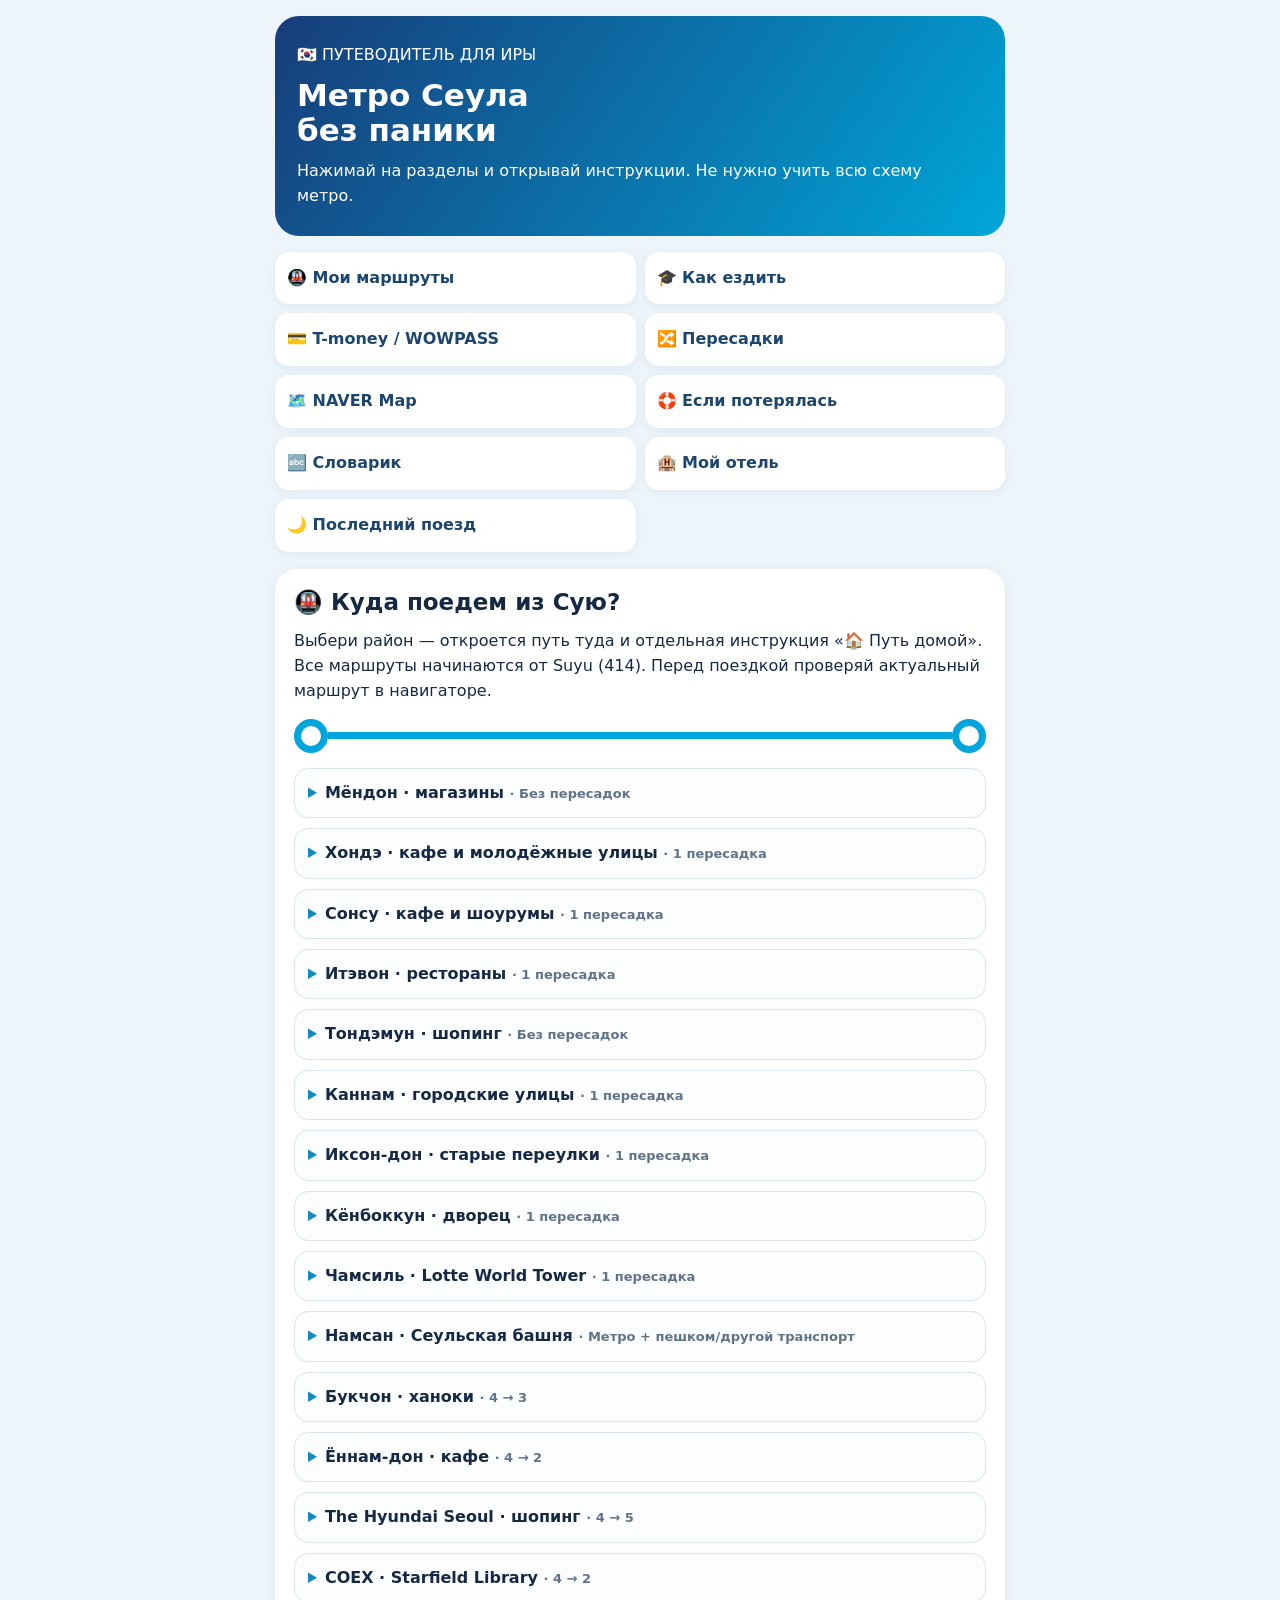
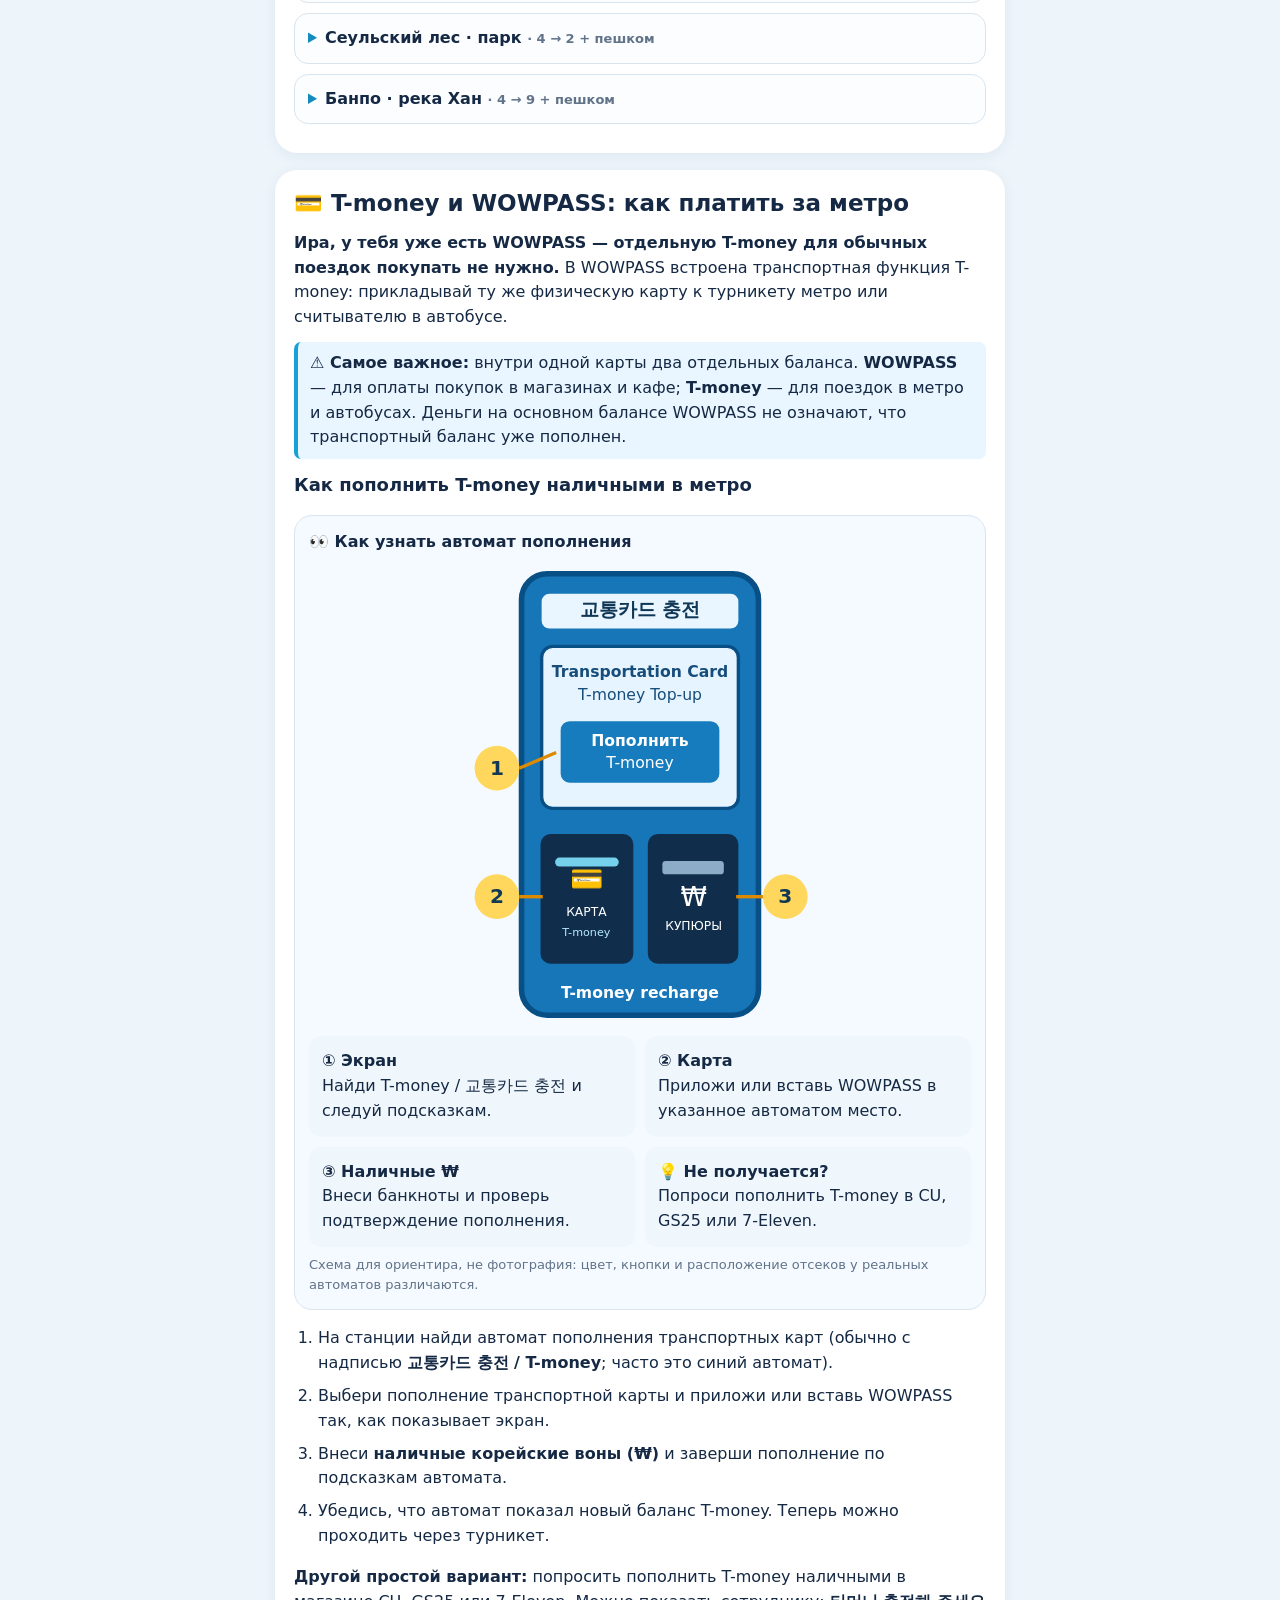
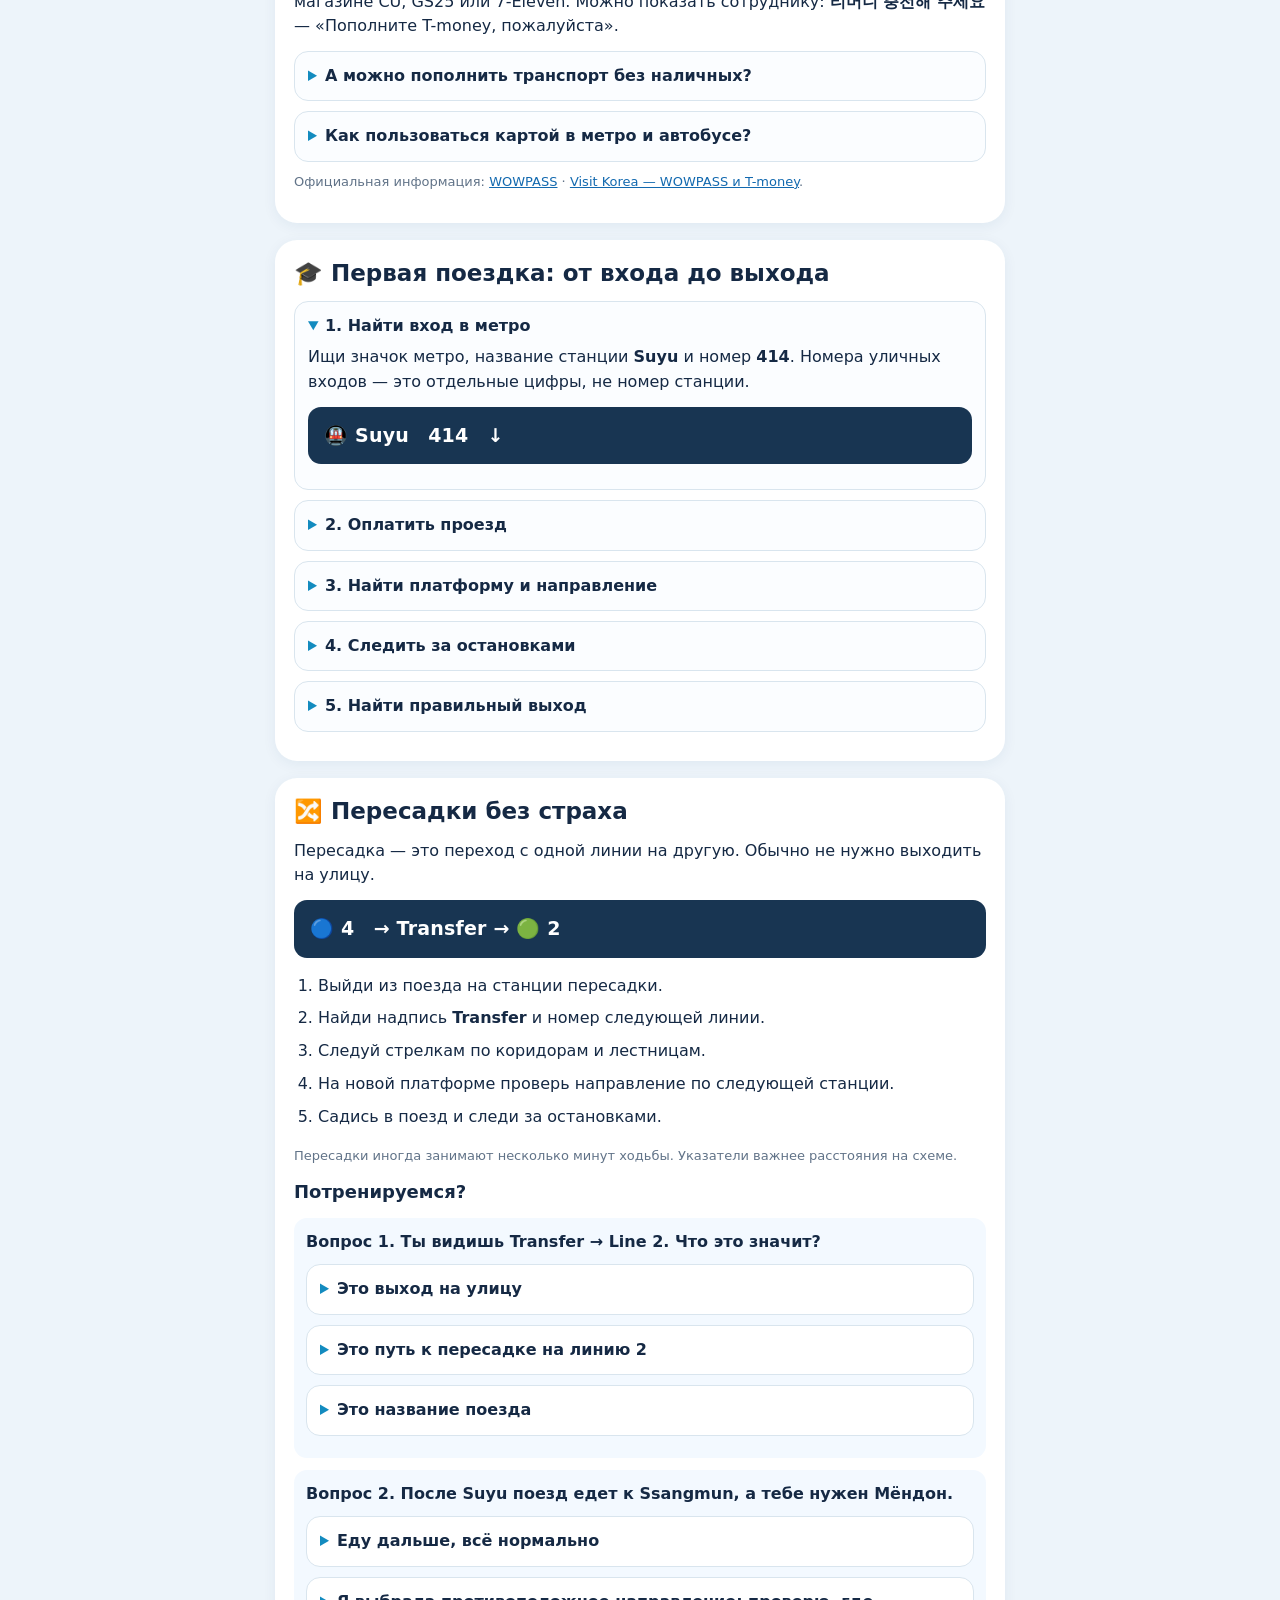
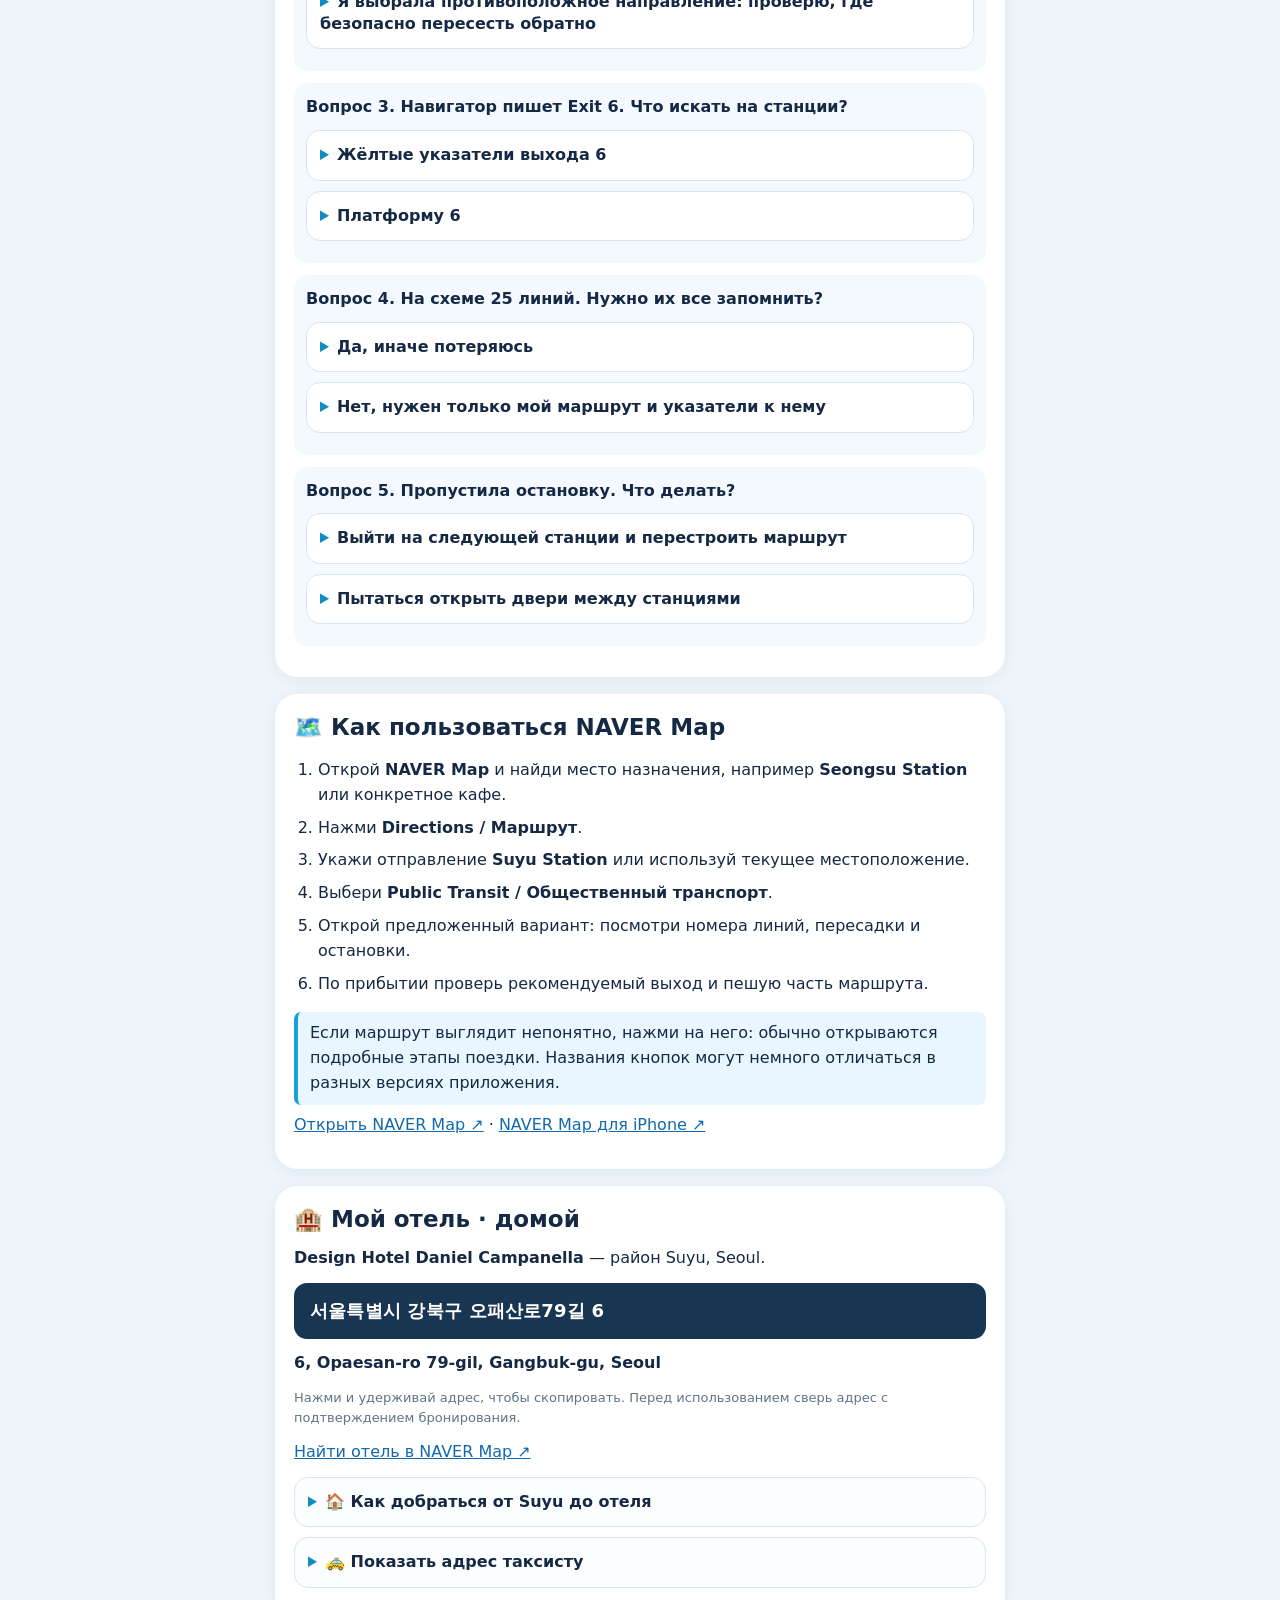
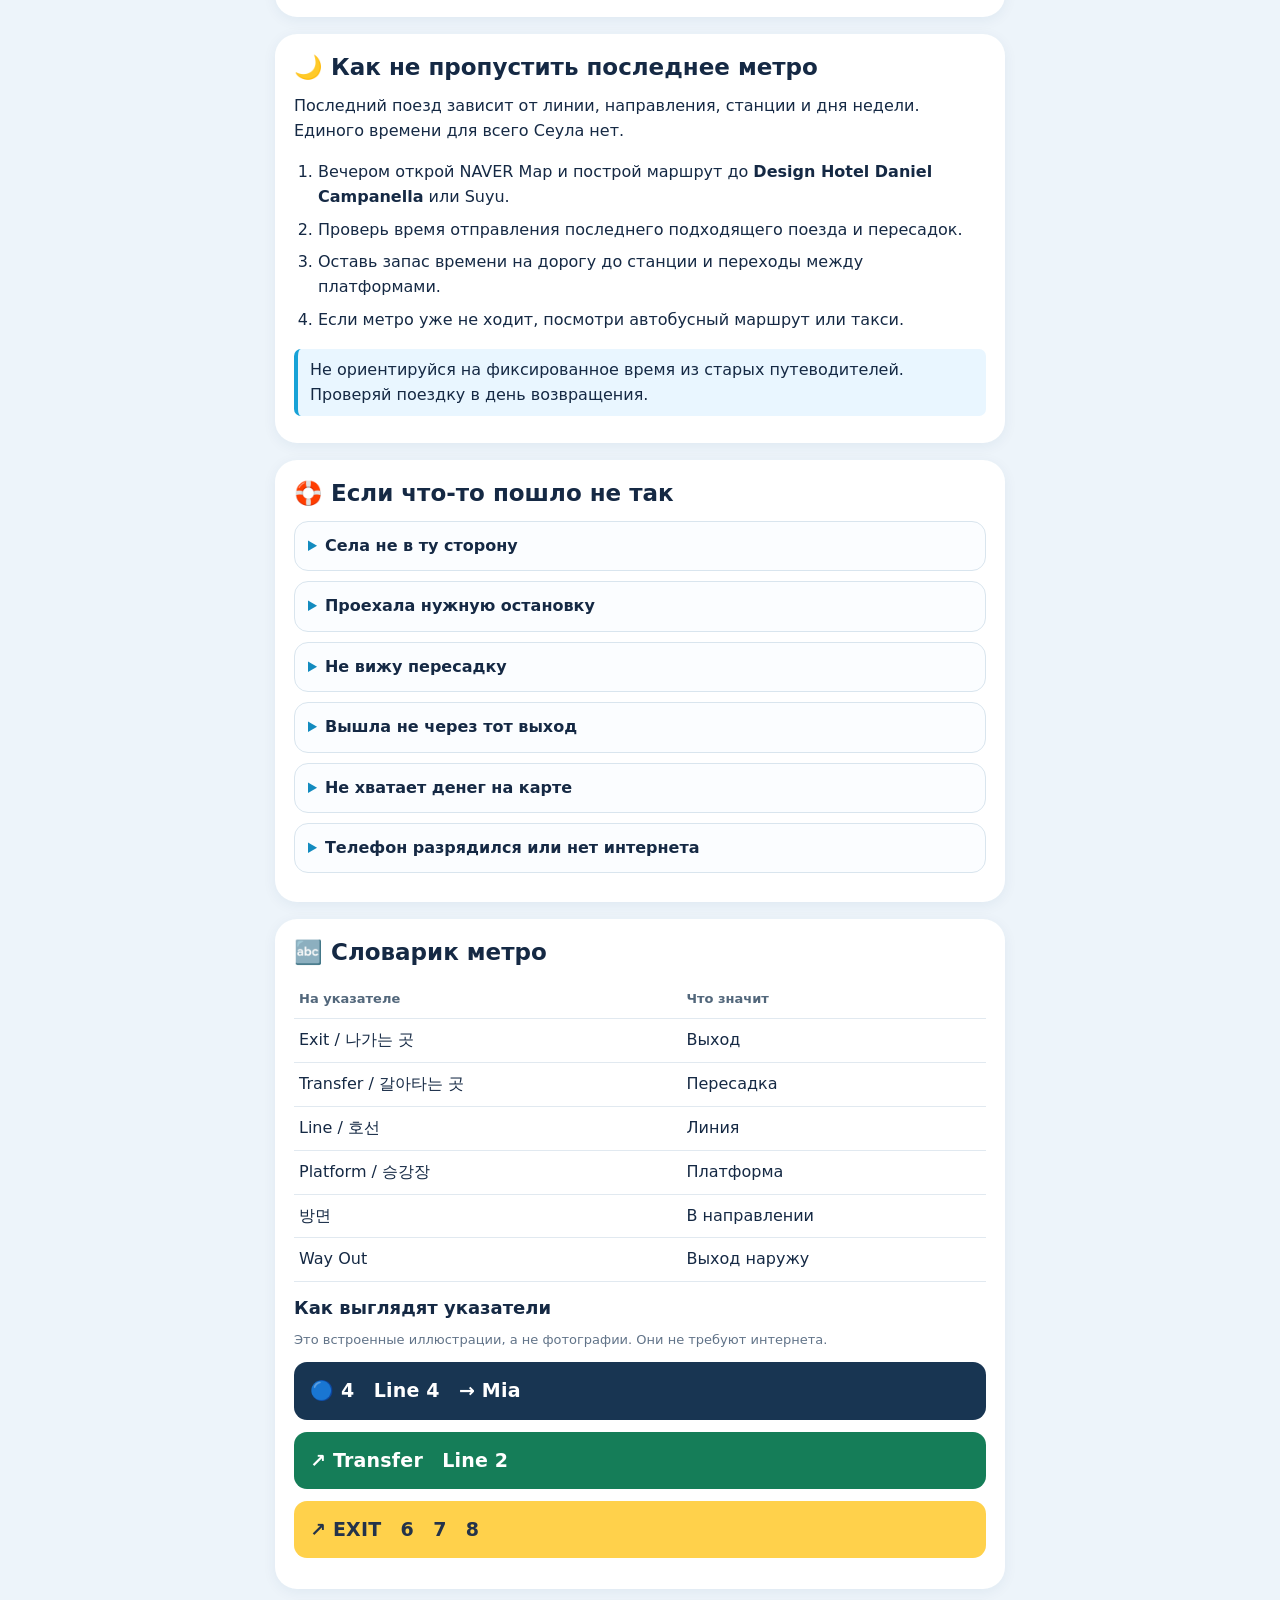
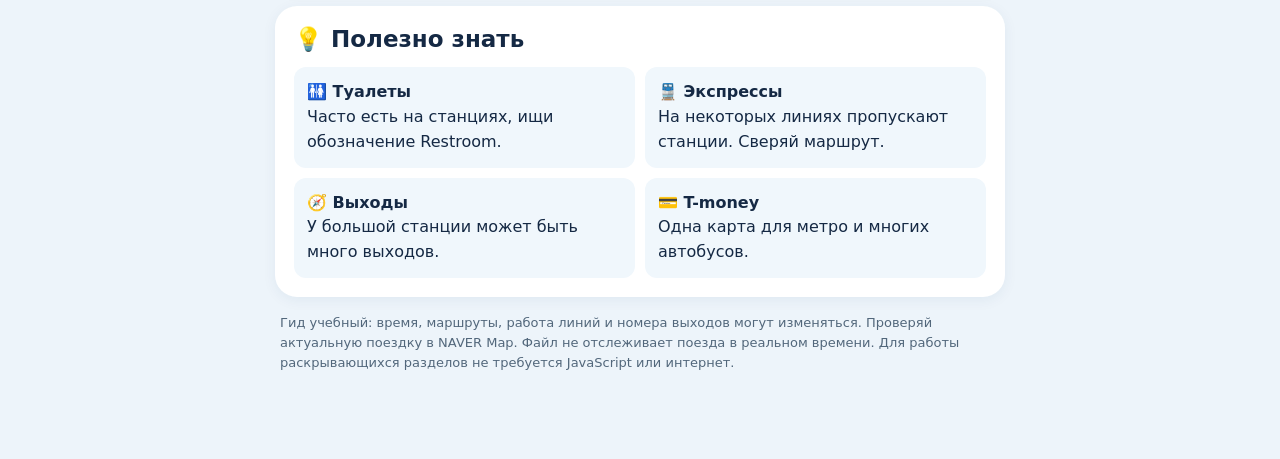
==== index.html @ 97289079 "Prepare exact WOWPASS infographic with fallback until image uploaded" ====
<!DOCTYPE html>
<html lang="ru"><head><meta charset="utf-8"/><meta content="width=device-width,initial-scale=1" name="viewport"/><title>Метро Сеула без паники — гид для Иры</title><style>*{box-sizing:border-box}html{scroll-behavior:smooth}body{margin:0;background:#edf4fa;color:#152944;font:16px/1.55 -apple-system,BlinkMacSystemFont,system-ui,sans-serif}.wrap{max-width:760px;margin:auto;padding:16px 15px 70px}.hero{background:linear-gradient(125deg,#173d7a,#00a6d8);color:white;border-radius:24px;padding:27px 22px;margin-bottom:16px}.hero h1{font-size:31px;line-height:1.15;margin:10px 0}.hero p{margin-bottom:0}.nav{display:grid;grid-template-columns:1fr 1fr;gap:9px}.nav a{background:white;color:#1d466e;text-decoration:none;padding:14px 12px;border-radius:14px;font-weight:700;box-shadow:0 2px 10px #123d7610}.section{background:white;padding:19px;border-radius:22px;margin-top:17px;box-shadow:0 3px 14px #123d7610}h2{font-size:23px;line-height:1.25;margin:0 0 13px}h3{font-size:18px;margin:12px 0 5px}p{margin:8px 0 12px}details{border:1px solid #d9e5ee;border-radius:14px;margin:10px 0;padding:13px;background:#fbfdff}summary{font-weight:750;cursor:pointer;line-height:1.4}summary::marker{color:#138bbf}.small{font-size:13px;color:#617388}.step{padding:12px 0;border-bottom:1px solid #e3edf4}.step:last-child{border:0}.hint{padding:9px 12px;background:#e9f6ff;border-left:4px solid #17a2d7;border-radius:7px;margin:8px 0}.line{display:inline-block;color:white;border-radius:7px;padding:4px 11px;font-weight:750;margin:5px 4px 5px 0}.sign{background:#183552;color:white;border-radius:13px;padding:14px 16px;margin:12px 0;font-size:19px;font-weight:750;letter-spacing:.2px}.sign.yellow{background:#ffd14b;color:#24334a}.sign.green{background:#157d58}.rail{display:flex;align-items:center;gap:0;margin:15px 0}.rail span{width:34px;height:34px;border:7px solid #00a5de;border-radius:50%;background:white;flex-shrink:0}.rail i{height:7px;background:#00a5de;flex:1}.grid{display:grid;grid-template-columns:repeat(2,minmax(0,1fr));gap:10px}.tile{padding:13px;background:#f0f7fc;border-radius:12px}.tile b{display:block}.quiz{background:#f3f9ff;border-radius:13px;padding:12px;margin:12px 0}.quiz details{background:white}.correct{background:#e3f6e9;border-radius:9px;padding:10px;margin:9px 0}.wrong{background:#fff1e8;border-radius:9px;padding:10px;margin:9px 0}a{color:#1269af}ol{padding-left:24px}li{margin:8px 0}.footer{font-size:13px;color:#52677b;padding:16px 5px}table{border-collapse:collapse;width:100%}td,th{text-align:left;border-bottom:1px solid #e1e9f0;padding:9px 5px;vertical-align:top}th{color:#52677b;font-size:13px}</style></head><body><main class="wrap"><header class="hero"><div>🇰🇷 ПУТЕВОДИТЕЛЬ ДЛЯ ИРЫ</div><h1>Метро Сеула<br/>без паники</h1><p>Нажимай на разделы и открывай инструкции. Не нужно учить всю схему метро.</p></header>
<nav class="nav"><a href="#routes">🚇 Мои маршруты</a><a href="#basics">🎓 Как ездить</a><a href="#tmoney">💳 T-money / WOWPASS</a><a href="#transfer">🔀 Пересадки</a><a href="#map">🗺️ NAVER Map</a><a href="#help">🛟 Если потерялась</a><a href="#words">🔤 Словарик</a><a href="#hotel">🏨 Мой отель</a><a href="#lasttrain">🌙 Последний поезд</a></nav>
<section class="section" id="routes"><h2>🚇 Куда поедем из Сую?</h2><p>Выбери район — откроется путь туда и отдельная инструкция «🏠 Путь домой». Все маршруты начинаются от Suyu (414). Перед поездкой проверяй актуальный маршрут в навигаторе.</p><div class="rail"><span></span><i></i><span></span></div><details><summary>Мёндон · магазины <span class="small">· Без пересадок</span></summary><p><b>Suyu 414 → Myeongdong 424</b></p><span class="line" style="background:#00A5DE">Line 4</span><div class="step"><b>1. Найди Suyu</b><p>Зайди на станцию Suyu (414) и следуй к Line 4.</p><div class="hint">💡 Голубая линия — номер 4.</div></div><div class="step"><b>2. Проверь направление</b><p>Нужен поезд в сторону Mia (415), не Ssangmun (413).</p><div class="hint">💡 Mia — следующая станция по пути в центр.</div></div><div class="step"><b>3. Проедь 10 остановок</b><p>Оставайся в поезде до Myeongdong (424).</p><div class="hint">💡 Пересадок нет.</div></div><div class="step"><b>4. Найди нужный выход</b><p>На Myeongdong выбери выход по адресу магазина или кафе в NAVER Map.</p><div class="hint">💡 У станции несколько выходов.</div></div><details><summary>🏠 Путь домой: Myeongdong 424 → Suyu</summary><p>Линия 4 в сторону Chungmuro (423) → Dongdaemun → Suyu (414).</p><div class="hint">Без пересадок. Проверь актуальное направление и выход в NAVER Map.</div></details></details><details><summary>Хондэ · кафе и молодёжные улицы <span class="small">· 1 пересадка</span></summary><p><b>Suyu 414 → Hongik Univ. 239</b></p><span class="line" style="background:#00A5DE">Line 4</span><span class="line" style="background:#00A84D">Line 2</span><div class="step"><b>1. Найди станцию Suyu</b><p>Зайди на Suyu (414) и найди голубую линию 4.</p><div class="hint">💡 Входы обозначены знаком метро.</div></div><div class="step"><b>2. Выбери направление</b><p>Садись в сторону Mia (415), а не Ssangmun (413).</p><div class="hint">💡 Номер следующей станции помогает проверить направление.</div></div><div class="step"><b>3. Доедь до Dongdaemun History &amp; Culture Park</b><p>Выйди на станции 422 (8 остановок).</p><div class="hint">💡 Здесь переход на зелёную линию 2.</div></div><div class="step"><b>4. Перейди на линию 2</b><p>Следуй указателям Transfer → Line 2.</p><div class="hint">💡 Не выходи через турникеты на улицу.</div></div><div class="step"><b>5. Направление на линии 2</b><p>Едь в сторону Euljiro 4-ga (204) → Euljiro 3-ga (203), далее через City Hall к Hongik Univ. (239).</p><div class="hint">💡 До Hongik Univ. от пересадки 11 остановок.</div></div><div class="step"><b>6. Последний участок пути</b><p>Выйди на Hongik Univ. (239), затем иди к нужной улице Хондэ.</p><div class="hint">💡 Проверь в NAVER Map номер выхода и пеший маршрут до конкретного места.</div></div><details><summary>🏠 Путь домой: Hongik Univ. 239 → Suyu</summary><p>Линия 2 в сторону Sinchon (240) → City Hall → Euljiro 4-ga → Dongdaemun History &amp; Culture Park (205). Пересадка на линию 4 в сторону Dongdaemun (421) → Suyu (414).</p><div class="hint">1 пересадка. Проверь актуальное направление и выход в NAVER Map.</div></details></details><details><summary>Сонсу · кафе и шоурумы <span class="small">· 1 пересадка</span></summary><p><b>Suyu 414 → Seongsu 211</b></p><span class="line" style="background:#00A5DE">Line 4</span><span class="line" style="background:#00A84D">Line 2</span><div class="step"><b>1. Найди станцию Suyu</b><p>Зайди на Suyu (414) и найди голубую линию 4.</p><div class="hint">💡 Входы обозначены знаком метро.</div></div><div class="step"><b>2. Выбери направление</b><p>Садись в сторону Mia (415), а не Ssangmun (413).</p><div class="hint">💡 Номер следующей станции помогает проверить направление.</div></div><div class="step"><b>3. Доедь до Dongdaemun History &amp; Culture Park</b><p>Выйди на станции 422 (8 остановок).</p><div class="hint">💡 Переход на зелёную линию 2.</div></div><div class="step"><b>4. Перейди на линию 2</b><p>Следуй Transfer → Line 2.</p><div class="hint">💡 Ищи направление в сторону Sindang (206).</div></div><div class="step"><b>5. Едь до Seongsu</b><p>Поезд идёт через Sindang → Sangwangsimni → Wangsimni → Hanyang Univ. → Ttukseom → Seongsu (211).</p><div class="hint">💡 От пересадки 6 остановок.</div></div><div class="step"><b>6. Последний участок пути</b><p>Выйди на Seongsu (211), затем пройди к нужному кафе.</p><div class="hint">💡 Проверь в NAVER Map номер выхода и пеший маршрут до конкретного места.</div></div><details><summary>🏠 Путь домой: Seongsu 211 → Suyu</summary><p>Линия 2 в сторону Ttukseom (210) → Wangsimni → Sindang → Dongdaemun History &amp; Culture Park (205). Пересадка на линию 4 в сторону Dongdaemun (421) → Suyu (414).</p><div class="hint">1 пересадка. Проверь актуальное направление и выход в NAVER Map.</div></details></details><details><summary>Итэвон · рестораны <span class="small">· 1 пересадка</span></summary><p><b>Suyu 414 → Itaewon 630</b></p><span class="line" style="background:#00A5DE">Line 4</span><span class="line" style="background:#CD7C2F">Line 6</span><div class="step"><b>1. Найди станцию Suyu</b><p>Зайди на Suyu (414) и найди голубую линию 4.</p><div class="hint">💡 Входы обозначены знаком метро.</div></div><div class="step"><b>2. Выбери направление</b><p>Садись в сторону Mia (415), а не Ssangmun (413).</p><div class="hint">💡 Номер следующей станции помогает проверить направление.</div></div><div class="step"><b>3. Доедь до Samgakji</b><p>Оставайся на линии 4 до Samgakji (428).</p><div class="hint">💡 Это 14 остановок от Suyu.</div></div><div class="step"><b>4. Перейди на линию 6</b><p>Ищи Transfer → Line 6 (коричневая линия).</p><div class="hint">💡 Пересадка внутри станции.</div></div><div class="step"><b>5. Проедь до Itaewon</b><p>Едь в сторону Noksapyeong (629), затем Itaewon (630).</p><div class="hint">💡 Две остановки после пересадки.</div></div><div class="step"><b>6. Последний участок пути</b><p>Выйди на Itaewon (630), дальше следуй к ресторану или улице.</p><div class="hint">💡 Проверь в NAVER Map номер выхода и пеший маршрут до конкретного места.</div></div><details><summary>🏠 Путь домой: Itaewon 630 → Suyu</summary><p>Линия 6 в сторону Noksapyeong (629) → Samgakji (628). Пересадка на линию 4 в сторону Sookmyung Women's Univ. (427) → Suyu (414).</p><div class="hint">1 пересадка. Проверь актуальное направление и выход в NAVER Map.</div></details></details><details><summary>Тондэмун · шопинг <span class="small">· Без пересадок</span></summary><p><b>Suyu 414 → Dongdaemun 421</b></p><span class="line" style="background:#00A5DE">Line 4</span><div class="step"><b>1. Найди станцию Suyu</b><p>Зайди на Suyu (414) и найди голубую линию 4.</p><div class="hint">💡 Входы обозначены знаком метро.</div></div><div class="step"><b>2. Выбери направление</b><p>Садись в сторону Mia (415), а не Ssangmun (413).</p><div class="hint">💡 Номер следующей станции помогает проверить направление.</div></div><div class="step"><b>3. Едь до Dongdaemun</b><p>Оставайся на линии 4 до Dongdaemun (421).</p><div class="hint">💡 7 остановок, пересадок нет.</div></div><div class="step"><b>4. Последний участок пути</b><p>Выйди на Dongdaemun (421), к рынкам или торговым центрам иди по карте. Для DDP удобнее станция Dongdaemun History &amp; Culture Park (422).</p><div class="hint">💡 Проверь в NAVER Map номер выхода и пеший маршрут до конкретного места.</div></div><details><summary>🏠 Путь домой: Dongdaemun 421 → Suyu</summary><p>Линия 4 в сторону Hyehwa (420) → Suyu (414).</p><div class="hint">Без пересадок. Проверь актуальное направление и выход в NAVER Map.</div></details></details><details><summary>Каннам · городские улицы <span class="small">· 1 пересадка</span></summary><p><b>Suyu 414 → Gangnam 222</b></p><span class="line" style="background:#00A5DE">Line 4</span><span class="line" style="background:#00A84D">Line 2</span><div class="hint">⚠️ COEX находится у станции Samseong (219), а не у Gangnam (222). Это разные точки назначения.</div><div class="step"><b>1. Найди станцию Suyu</b><p>Зайди на Suyu (414) и найди голубую линию 4.</p><div class="hint">💡 Входы обозначены знаком метро.</div></div><div class="step"><b>2. Выбери направление</b><p>Садись в сторону Mia (415), а не Ssangmun (413).</p><div class="hint">💡 Номер следующей станции помогает проверить направление.</div></div><div class="step"><b>3. Доедь до Sadang</b><p>Оставайся на линии 4 до Sadang (433).</p><div class="hint">💡 19 остановок от Suyu.</div></div><div class="step"><b>4. Перейди на линию 2</b><p>Следуй Transfer → Line 2 (зелёная).</p><div class="hint">💡 Выбирай направление Seocho (224), а не Nakseongdae (227).</div></div><div class="step"><b>5. Доедь до Gangnam</b><p>Проедь через Seocho (224) → Seoul Nat’l Univ. of Education (223) → Gangnam (222).</p><div class="hint">💡 3 остановки на линии 2.</div></div><div class="step"><b>6. Последний участок пути</b><p>Выйди на Gangnam (222). Для COEX нужна другая станция — Samseong (219); проверь конечную точку в карте.</p><div class="hint">💡 Проверь в NAVER Map номер выхода и пеший маршрут до конкретного места.</div></div><details><summary>🏠 Путь домой: Gangnam 222 → Suyu</summary><p>Линия 2 в сторону Seoul Nat’l Univ. of Education (223) → Seocho (224) → Sadang (226). Пересадка на линию 4 в сторону Chongshin Univ. (Isu) (432) → Suyu (414).</p><div class="hint">1 пересадка. Проверь актуальное направление и выход в NAVER Map.</div></details></details><details><summary>Иксон-дон · старые переулки <span class="small">· 1 пересадка</span></summary><p><b>Suyu 414 → Jongno 3-ga 329</b></p><span class="line" style="background:#00A5DE">Line 4</span><span class="line" style="background:#EF7C1C">Line 3</span><div class="step"><b>1. Найди станцию Suyu</b><p>Зайди на Suyu (414) и найди голубую линию 4.</p><div class="hint">💡 Входы обозначены знаком метро.</div></div><div class="step"><b>2. Выбери направление</b><p>Садись в сторону Mia (415), а не Ssangmun (413).</p><div class="hint">💡 Номер следующей станции помогает проверить направление.</div></div><div class="step"><b>3. Доедь до Chungmuro</b><p>На линии 4 доедь до Chungmuro (423).</p><div class="hint">💡 9 остановок от Suyu.</div></div><div class="step"><b>4. Перейди на линию 3</b><p>Следуй Transfer → Line 3 (оранжевая).</p><div class="hint">💡 Выбирай направление Euljiro 3-ga (330), а не Dongguk Univ. (332).</div></div><div class="step"><b>5. Доедь до Jongno 3-ga (329)</b><p>Следуй через Euljiro 3-ga (330) к Jongno 3-ga (329).</p><div class="hint">💡 Проверь название конечной станции на табло.</div></div><div class="step"><b>6. Последний участок пути</b><p>Выйди на Jongno 3-ga (329) и иди к переулкам Ikseon-dong.</p><div class="hint">💡 Проверь в NAVER Map номер выхода и пеший маршрут до конкретного места.</div></div><details><summary>🏠 Путь домой: Jongno 3-ga 329 → Suyu</summary><p>Линия 3 в сторону Euljiro 3-ga (330) → Chungmuro (331). Пересадка на линию 4 в сторону Dongdaemun History &amp; Culture Park (422) → Suyu (414).</p><div class="hint">1 пересадка. Проверь актуальное направление и выход в NAVER Map.</div></details></details><details><summary>Кёнбоккун · дворец <span class="small">· 1 пересадка</span></summary><p><b>Suyu 414 → Gyeongbokgung 327</b></p><span class="line" style="background:#00A5DE">Line 4</span><span class="line" style="background:#EF7C1C">Line 3</span><div class="step"><b>1. Найди станцию Suyu</b><p>Зайди на Suyu (414) и найди голубую линию 4.</p><div class="hint">💡 Входы обозначены знаком метро.</div></div><div class="step"><b>2. Выбери направление</b><p>Садись в сторону Mia (415), а не Ssangmun (413).</p><div class="hint">💡 Номер следующей станции помогает проверить направление.</div></div><div class="step"><b>3. Доедь до Chungmuro</b><p>На линии 4 доедь до Chungmuro (423).</p><div class="hint">💡 9 остановок от Suyu.</div></div><div class="step"><b>4. Перейди на линию 3</b><p>Следуй Transfer → Line 3 (оранжевая).</p><div class="hint">💡 Выбирай направление Euljiro 3-ga (330), а не Dongguk Univ. (332).</div></div><div class="step"><b>5. Доедь до Gyeongbokgung (327)</b><p>Следуй через Euljiro 3-ga (330) к Gyeongbokgung (327).</p><div class="hint">💡 Проверь название конечной станции на табло.</div></div><div class="step"><b>6. Последний участок пути</b><p>Выйди на Gyeongbokgung (327), следуй к входу во дворец.</p><div class="hint">💡 Проверь в NAVER Map номер выхода и пеший маршрут до конкретного места.</div></div><details><summary>🏠 Путь домой: Gyeongbokgung 327 → Suyu</summary><p>Линия 3 в сторону Anguk (328) → Chungmuro (331). Пересадка на линию 4 в сторону Dongdaemun History &amp; Culture Park (422) → Suyu (414).</p><div class="hint">1 пересадка. Проверь актуальное направление и выход в NAVER Map.</div></details></details><details><summary>Чамсиль · Lotte World Tower <span class="small">· 1 пересадка</span></summary><p><b>Suyu 414 → Jamsil 216</b></p><span class="line" style="background:#00A5DE">Line 4</span><span class="line" style="background:#00A84D">Line 2</span><div class="step"><b>1. Найди станцию Suyu</b><p>Зайди на Suyu (414) и найди голубую линию 4.</p><div class="hint">💡 Входы обозначены знаком метро.</div></div><div class="step"><b>2. Выбери направление</b><p>Садись в сторону Mia (415), а не Ssangmun (413).</p><div class="hint">💡 Номер следующей станции помогает проверить направление.</div></div><div class="step"><b>3. Доедь до Dongdaemun History &amp; Culture Park</b><p>Выйди на станции 422 (8 остановок).</p><div class="hint">💡 Переход на линию 2.</div></div><div class="step"><b>4. Перейди на линию 2</b><p>Следуй Transfer → Line 2, направление Sindang (206).</p><div class="hint">💡 Зелёная линия.</div></div><div class="step"><b>5. Едь до Jamsil</b><p>По линии 2 через Wangsimni, Seongsu и Konkuk Univ. до Jamsil (216).</p><div class="hint">💡 Проверь конечную остановку на табло.</div></div><div class="step"><b>6. Последний участок пути</b><p>Выйди на Jamsil (216), следуй к Lotte World Tower / Seoul Sky.</p><div class="hint">💡 Проверь в NAVER Map номер выхода и пеший маршрут до конкретного места.</div></div><details><summary>🏠 Путь домой: Jamsil 216 → Suyu</summary><p>Линия 2 в сторону Jamsillaru (215) → Gangbyeon → Seongsu → Sindang → Dongdaemun History &amp; Culture Park (205). Пересадка на линию 4 в сторону Dongdaemun (421) → Suyu (414).</p><div class="hint">1 пересадка. Проверь актуальное направление и выход в NAVER Map.</div></details></details><details><summary>Намсан · Сеульская башня <span class="small">· Метро + пешком/другой транспорт</span></summary><p><b>Suyu 414 → Myeongdong 424</b></p><span class="line" style="background:#00A5DE">Line 4</span><div class="hint">⚠️ Метро довезёт только до района Мёндон. До башни нужно отдельно выбрать пеший маршрут, автобус или канатную дорогу. Проверь подъём в NAVER Map.</div><div class="step"><b>1. Найди станцию Suyu</b><p>Зайди на Suyu (414) и найди голубую линию 4.</p><div class="hint">💡 Входы обозначены знаком метро.</div></div><div class="step"><b>2. Выбери направление</b><p>Садись в сторону Mia (415), а не Ssangmun (413).</p><div class="hint">💡 Номер следующей станции помогает проверить направление.</div></div><div class="step"><b>3. Доедь до Myeongdong</b><p>По линии 4 до Myeongdong (424), 10 остановок.</p><div class="hint">💡 Без пересадок на метро.</div></div><div class="step"><b>4. Последний участок пути</b><p>Выйди на Myeongdong (424) и проверь в NAVER Map пешую дорогу к канатной дороге или актуальный транспорт к башне. Метро прямо на вершину не идёт.</p><div class="hint">💡 Проверь в NAVER Map номер выхода и пеший маршрут до конкретного места.</div></div><details><summary>🏠 Путь домой: Myeongdong 424 → Suyu</summary><p>Сначала спустись от башни к станции Myeongdong. Затем линия 4 в сторону Chungmuro (423) → Suyu (414).</p><div class="hint">Путь с горы до метро — отдельный этап. Проверь актуальное направление и выход в NAVER Map.</div></details></details><details><summary>Букчон · ханоки <span class="small">· 4 → 3</span></summary><p><b>Suyu (414) → Anguk (328)</b></p><div class="step"><b>🚇 Туда</b><p>Suyu: линия 4 в сторону Mia (415) → Chungmuro (423). Перейди на линию 3 в сторону Euljiro 3-ga (330) → Anguk (328). Далее пешком к Bukchon Hanok Village.</p></div><div class="hint">💡 В жилых переулках Букчона есть ограничения на посещение в определённые часы. Проверяй актуальные правила.</div><details><summary>🏠 Путь домой → Suyu</summary><p>Anguk (328): линия 3 в сторону Jongno 3-ga (329) → Chungmuro (331). Перейди на линию 4 в сторону Dongdaemun History &amp; Culture Park (422) → Suyu (414).</p><div class="hint">Проверь платформу и время поездов в NAVER Map.</div></details></details><details><summary>Ённам-дон · кафе <span class="small">· 4 → 2</span></summary><p><b>Suyu (414) → Hongik Univ. (239)</b></p><div class="step"><b>🚇 Туда</b><p>Suyu: линия 4 → Dongdaemun History &amp; Culture Park (422), пересадка на линию 2 в сторону Euljiro 4-ga (204) → Hongik Univ. (239). Дальше пешком к Yeonnam-dong.</p></div><div class="hint">💡 Можно объединить с Хондэ.</div><details><summary>🏠 Путь домой → Suyu</summary><p>Hongik Univ.: линия 2 в сторону Sinchon (240) → Dongdaemun History &amp; Culture Park (205), затем линия 4 в сторону Dongdaemun (421) → Suyu.</p><div class="hint">Проверь платформу и время поездов в NAVER Map.</div></details></details><details><summary>The Hyundai Seoul · шопинг <span class="small">· 4 → 5</span></summary><p><b>Suyu (414) → Yeouido (526)</b></p><div class="step"><b>🚇 Туда</b><p>Suyu: линия 4 → Dongdaemun History &amp; Culture Park (422), пересадка на линию 5 в сторону Euljiro 4-ga (535) → Yeouido (526). Затем пешком до The Hyundai Seoul.</p></div><div class="hint">💡 У линии 5 есть ответвления; сверяй конечную станцию по приложению.</div><details><summary>🏠 Путь домой → Suyu</summary><p>Yeouido (526): линия 5 в сторону Yeouinaru (527) → Dongdaemun History &amp; Culture Park (536). Затем линия 4 в сторону Dongdaemun (421) → Suyu (414).</p><div class="hint">Проверь платформу и время поездов в NAVER Map.</div></details></details><details><summary>COEX · Starfield Library <span class="small">· 4 → 2</span></summary><p><b>Suyu (414) → Samseong (219)</b></p><div class="step"><b>🚇 Туда</b><p>Suyu: линия 4 → Dongdaemun History &amp; Culture Park (422), линия 2 в сторону Sindang (206) → Samseong (219). Следуй к COEX / Starfield Library.</p></div><div class="hint">💡 COEX — не у станции Gangnam (222).</div><details><summary>🏠 Путь домой → Suyu</summary><p>Samseong (219): линия 2 в сторону Sports Complex (218) → Jamsil → Seongsu → Dongdaemun History &amp; Culture Park (205), затем линия 4 в сторону Dongdaemun (421) → Suyu.</p><div class="hint">Проверь платформу и время поездов в NAVER Map.</div></details></details><details><summary>Сеульский лес · парк <span class="small">· 4 → 2 + пешком</span></summary><p><b>Suyu (414) → Seongsu (211)</b></p><div class="step"><b>🚇 Туда</b><p>Suyu: линия 4 → Dongdaemun History &amp; Culture Park (422), линия 2 в сторону Sindang (206) → Seongsu (211). Дальше пешком к Seoul Forest; уточни удобный вход в NAVER Map.</p></div><div class="hint">💡 От Seongsu до парка придётся пройти пешком; ближайшая к некоторым входам станция Seoul Forest на другой линии.</div><details><summary>🏠 Путь домой → Suyu</summary><p>Вернись пешком на Seongsu (211). Линия 2 в сторону Ttukseom (210) → Dongdaemun History &amp; Culture Park (205), затем линия 4 в сторону Dongdaemun (421) → Suyu.</p><div class="hint">Проверь платформу и время поездов в NAVER Map.</div></details></details><details><summary>Банпо · река Хан <span class="small">· 4 → 9 + пешком</span></summary><p><b>Suyu (414) → Express Bus Terminal (923)</b></p><div class="step"><b>🚇 Туда</b><p>Suyu: линия 4 в сторону Mia (415) → Dongjak (431). Перейди на линию 9 в сторону Gubanpo (921) → Express Bus Terminal (923). Дальше пешком до Banpo Hangang Park.</p></div><div class="hint">💡 У линии 9 есть экспрессы, которые пропускают станции. Выбирай поезд с остановкой на Dongjak и Express Bus Terminal.</div><details><summary>🏠 Путь домой → Suyu</summary><p>Вернись пешком к Express Bus Terminal (923). Линия 9 в сторону Sinbanpo (922) → Dongjak (920). Пересадка на линию 4 в сторону Ichon (430) → Suyu (414).</p><div class="hint">Проверь платформу и время поездов в NAVER Map.</div></details></details></section>
<section class="section" id="tmoney"><h2>💳 T-money и WOWPASS: как платить за метро</h2>
<p><b>Ира, у тебя уже есть WOWPASS — отдельную T-money для обычных поездок покупать не нужно.</b> В WOWPASS встроена транспортная функция T-money: прикладывай ту же физическую карту к турникету метро или считывателю в автобусе.</p>
<div class="hint"><b>⚠️ Самое важное:</b> внутри одной карты два отдельных баланса. <b>WOWPASS</b> — для оплаты покупок в магазинах и кафе; <b>T-money</b> — для поездок в метро и автобусах. Деньги на основном балансе WOWPASS не означают, что транспортный баланс уже пополнен.</div>
<h3>Как пополнить T-money наличными в метро</h3>
<div style="margin:16px 0"><img src="wowpass-topup-guide.jpeg" alt="Инструкция по пополнению транспортного баланса T-money на WOWPASS" style="display:block;width:100%;height:auto;border-radius:17px;box-shadow:0 6px 18px #123d7620" loading="lazy" onload="this.nextElementSibling.style.display='none'" onerror="this.style.display='none'"><div style="margin:16px 0;border:1px solid #d9e5ee;border-radius:18px;padding:14px;background:#f4faff">
<p style="font-weight:800;margin-top:0">👀 Как узнать автомат пополнения</p>
<svg viewBox="0 0 340 420" xmlns="http://www.w3.org/2000/svg" role="img" aria-label="Схематичный автомат пополнения T-money: экран, место для карты и приёмник банкнот" style="width:100%;max-width:380px;display:block;margin:0 auto">
<rect x="64" y="6" width="212" height="395" rx="23" fill="#1676b8" stroke="#084f85" stroke-width="5"/>
<rect x="82" y="24" width="176" height="31" rx="7" fill="#eaf6ff"/><text x="170" y="44" text-anchor="middle" font-size="17" font-weight="800" fill="#103856">교통카드 충전</text>
<rect x="82" y="71" width="176" height="145" rx="10" fill="#e6f4ff" stroke="#084f85" stroke-width="3"/>
<text x="170" y="98" text-anchor="middle" font-size="14" fill="#174d7a" font-weight="bold">Transportation Card</text><text x="170" y="119" text-anchor="middle" font-size="14" fill="#174d7a">T-money Top-up</text>
<rect x="99" y="138" width="142" height="55" rx="8" fill="#177cbd"/><text x="170" y="160" font-size="14" font-weight="bold" fill="white" text-anchor="middle">Пополнить</text><text x="170" y="180" font-size="14" fill="white" text-anchor="middle">T-money</text>
<rect x="81" y="239" width="83" height="116" rx="9" fill="#102e4b"/><rect x="177" y="239" width="81" height="116" rx="9" fill="#102e4b"/>
<rect x="94" y="260" width="57" height="8" rx="4" fill="#75d0ec"/><text x="122" y="287" font-size="24" text-anchor="middle" fill="white">💳</text><text x="122" y="312" font-size="11" text-anchor="middle" fill="white">КАРТА</text><text x="122" y="330" font-size="10" text-anchor="middle" fill="#b6e8ff">T-money</text>
<rect x="190" y="263" width="55" height="12" rx="3" fill="#8cacc7"/><text x="218" y="303" font-size="24" text-anchor="middle" fill="white">₩</text><text x="218" y="325" font-size="11" text-anchor="middle" fill="white">КУПЮРЫ</text>
<text x="170" y="386" font-size="14" text-anchor="middle" fill="white" font-weight="bold">T-money recharge</text>
<circle cx="42" cy="180" r="20" fill="#ffd75c"/><text x="42" y="186" font-size="18" fill="#123854" text-anchor="middle" font-weight="bold">1</text><path d="M 62 180 L 95 166" stroke="#de8a00" stroke-width="3"/>
<circle cx="42" cy="295" r="20" fill="#ffd75c"/><text x="42" y="301" font-size="18" fill="#123854" text-anchor="middle" font-weight="bold">2</text><path d="M 62 295 L 83 295" stroke="#de8a00" stroke-width="3"/>
<circle cx="300" cy="295" r="20" fill="#ffd75c"/><text x="300" y="301" font-size="18" fill="#123854" text-anchor="middle" font-weight="bold">3</text><path d="M 280 295 L 256 295" stroke="#de8a00" stroke-width="3"/>
</svg>
<div class="grid"><div class="tile"><b>① Экран</b>Найди T-money / 교통카드 충전 и следуй подсказкам.</div><div class="tile"><b>② Карта</b>Приложи или вставь WOWPASS в указанное автоматом место.</div><div class="tile"><b>③ Наличные ₩</b>Внеси банкноты и проверь подтверждение пополнения.</div><div class="tile"><b>💡 Не получается?</b>Попроси пополнить T-money в CU, GS25 или 7-Eleven.</div></div>
<p class="small" style="margin-bottom:0">Схема для ориентира, не фотография: цвет, кнопки и расположение отсеков у реальных автоматов различаются.</p>
</div></div>
<ol><li>На станции найди автомат пополнения транспортных карт (обычно с надписью <b>교통카드 충전 / T-money</b>; часто это синий автомат).</li><li>Выбери пополнение транспортной карты и приложи или вставь WOWPASS так, как показывает экран.</li><li>Внеси <b>наличные корейские воны (₩)</b> и заверши пополнение по подсказкам автомата.</li><li>Убедись, что автомат показал новый баланс T-money. Теперь можно проходить через турникет.</li></ol>
<p><b>Другой простой вариант:</b> попросить пополнить T-money наличными в магазине CU, GS25 или 7-Eleven. Можно показать сотруднику: <b>티머니 충전해 주세요</b> — «Пополните T-money, пожалуйста».</p>
<details><summary>А можно пополнить транспорт без наличных?</summary><p>Да, в актуальной версии приложения WOWPASS предусмотрен перевод средств с баланса WOWPASS на отдельный баланс T-money. Если удобнее привычный способ, пополняй наличными вонами в метро или магазине. Для перевода через приложение проверь его раздел T-money.</p></details>
<details><summary>Как пользоваться картой в метро и автобусе?</summary><p><b>Метро:</b> приложи WOWPASS к считывателю на турникете при входе и при выходе. <b>Автобус:</b> приложи при посадке и ещё раз при выходе — это важно для правильного расчёта стоимости и пересадок.</p><p>Остаток T-money можно посмотреть в приложении WOWPASS или на экране автомата пополнения.</p></details>
<p class="small">Официальная информация: <a href="https://www.wowpass.io/en" target="_blank" rel="noopener noreferrer">WOWPASS</a> · <a href="https://english.visitkorea.or.kr/svc/contents/contentsView.do?vcontsId=1593864" target="_blank" rel="noopener noreferrer">Visit Korea — WOWPASS и T-money</a>.</p>
</section>
<section class="section" id="basics"><h2>🎓 Первая поездка: от входа до выхода</h2>
<details open=""><summary>1. Найти вход в метро</summary><p>Ищи значок метро, название станции <b>Suyu</b> и номер <b>414</b>. Номера уличных входов — это отдельные цифры, не номер станции.</p><div class="sign">🚇 Suyu　414　↓</div></details>
<details><summary>2. Оплатить проезд</summary><p>Пополняемую карту <b>T-money</b> прикладывают к считывателю на турникете при входе и при выходе. Её можно использовать и в автобусах. Для пополнения ищи автомат или магазин, где принимают пополнение; способы оплаты зависят от места.</p><div class="sign">💳 TAP CARD →</div></details>
<details><summary>3. Найти платформу и направление</summary><p>Сначала ищи номер линии. Затем проверь, какая станция будет следующей. Из Suyu в сторону центра по линии 4 следующая станция — <b>Mia (415)</b>, в обратную сторону — <b>Ssangmun (413)</b>.</p><div class="sign">🔵 4　Line 4　→ Mia (415)</div></details>
<details><summary>4. Следить за остановками</summary><p>На табло в вагоне и по объявлениям проверяй название следующей станции. Номер станции — дополнительная подсказка. Не обязательно постоянно смотреть на общую схему.</p><div class="sign">414 SUYU → 415 MIA</div></details>
<details><summary>5. Найти правильный выход</summary><p>После прибытия смотри, какой <b>Exit</b> предлагает NAVER Map для конкретного кафе или магазина. На станции следуй жёлтым указателям с номером выхода.</p><div class="sign yellow">↗ EXIT 6　　7　　8</div></details>
</section>
<section class="section" id="transfer"><h2>🔀 Пересадки без страха</h2><p>Пересадка — это переход с одной линии на другую. Обычно не нужно выходить на улицу.</p><div class="sign">🔵 4　→ Transfer → 🟢 2</div><ol><li>Выйди из поезда на станции пересадки.</li><li>Найди надпись <b>Transfer</b> и номер следующей линии.</li><li>Следуй стрелкам по коридорам и лестницам.</li><li>На новой платформе проверь направление по следующей станции.</li><li>Садись в поезд и следи за остановками.</li></ol><p class="small">Пересадки иногда занимают несколько минут ходьбы. Указатели важнее расстояния на схеме.</p><h3>Потренируемся?</h3><div class="quiz"><b>Вопрос 1. Ты видишь Transfer → Line 2. Что это значит?</b><details><summary>Это выход на улицу</summary><div class="wrong">Не совсем. Попробуй другой вариант.</div></details><details><summary>Это путь к пересадке на линию 2</summary><div class="correct">✓ Верно! Следуй указателям и сверяй следующую станцию.</div></details><details><summary>Это название поезда</summary><div class="wrong">Не совсем. Попробуй другой вариант.</div></details></div><div class="quiz"><b>Вопрос 2. После Suyu поезд едет к Ssangmun, а тебе нужен Мёндон.</b><details><summary>Еду дальше, всё нормально</summary><div class="wrong">Не совсем. Попробуй другой вариант.</div></details><details><summary>Я выбрала противоположное направление: проверю, где безопасно пересесть обратно</summary><div class="correct">✓ Верно! Следуй указателям и сверяй следующую станцию.</div></details></div><div class="quiz"><b>Вопрос 3. Навигатор пишет Exit 6. Что искать на станции?</b><details><summary>Жёлтые указатели выхода 6</summary><div class="correct">✓ Верно! Следуй указателям и сверяй следующую станцию.</div></details><details><summary>Платформу 6</summary><div class="wrong">Не совсем. Попробуй другой вариант.</div></details></div><div class="quiz"><b>Вопрос 4. На схеме 25 линий. Нужно их все запомнить?</b><details><summary>Да, иначе потеряюсь</summary><div class="wrong">Не совсем. Попробуй другой вариант.</div></details><details><summary>Нет, нужен только мой маршрут и указатели к нему</summary><div class="correct">✓ Верно! Следуй указателям и сверяй следующую станцию.</div></details></div><div class="quiz"><b>Вопрос 5. Пропустила остановку. Что делать?</b><details><summary>Выйти на следующей станции и перестроить маршрут</summary><div class="correct">✓ Верно! Следуй указателям и сверяй следующую станцию.</div></details><details><summary>Пытаться открыть двери между станциями</summary><div class="wrong">Не совсем. Попробуй другой вариант.</div></details></div></section>
<section class="section" id="map"><h2>🗺️ Как пользоваться NAVER Map</h2><ol><li>Открой <b>NAVER Map</b> и найди место назначения, например <b>Seongsu Station</b> или конкретное кафе.</li><li>Нажми <b>Directions / Маршрут</b>.</li><li>Укажи отправление <b>Suyu Station</b> или используй текущее местоположение.</li><li>Выбери <b>Public Transit / Общественный транспорт</b>.</li><li>Открой предложенный вариант: посмотри номера линий, пересадки и остановки.</li><li>По прибытии проверь рекомендуемый выход и пешую часть маршрута.</li></ol><div class="hint">Если маршрут выглядит непонятно, нажми на него: обычно открываются подробные этапы поездки. Названия кнопок могут немного отличаться в разных версиях приложения.</div><p><a href="https://map.naver.com/">Открыть NAVER Map ↗</a> · <a href="https://apps.apple.com/us/app/naver-maps-navigation/id311867728">NAVER Map для iPhone ↗</a></p></section>
<section class="section" id="hotel"><h2>🏨 Мой отель · домой</h2><p><b>Design Hotel Daniel Campanella</b> — район Suyu, Seoul.</p><div class="sign" style="font-size:18px">서울특별시 강북구 오패산로79길 6</div><p><b>6, Opaesan-ro 79-gil, Gangbuk-gu, Seoul</b></p><p class="small">Нажми и удерживай адрес, чтобы скопировать. Перед использованием сверь адрес с подтверждением бронирования.</p><p><a href="https://map.naver.com/p/search/Design%20Hotel%20Daniel%20Campanella">Найти отель в NAVER Map ↗</a></p><details><summary>🏠 Как добраться от Suyu до отеля</summary><p>После выхода из метро открой пеший маршрут до <b>Design Hotel Daniel Campanella</b> в NAVER Map. Приложение подскажет нужный выход и повороты; не ориентируйся только на расстояние от станции.</p></details><details><summary>🚕 Показать адрес таксисту</summary><p>Покажи корейский адрес выше и название отеля. Можно также открыть карточку отеля в NAVER Map.</p></details></section><section class="section" id="lasttrain"><h2>🌙 Как не пропустить последнее метро</h2><p>Последний поезд зависит от линии, направления, станции и дня недели. Единого времени для всего Сеула нет.</p><ol><li>Вечером открой NAVER Map и построй маршрут до <b>Design Hotel Daniel Campanella</b> или Suyu.</li><li>Проверь время отправления последнего подходящего поезда и пересадок.</li><li>Оставь запас времени на дорогу до станции и переходы между платформами.</li><li>Если метро уже не ходит, посмотри автобусный маршрут или такси.</li></ol><div class="hint">Не ориентируйся на фиксированное время из старых путеводителей. Проверяй поездку в день возвращения.</div></section><section class="section" id="help"><h2>🛟 Если что-то пошло не так</h2>
<details><summary>Села не в ту сторону</summary><p>Выйди на следующей станции. Проверь маршрут и указатели к противоположному направлению. На некоторых станциях для смены платформы может потребоваться другой переход.</p></details>
<details><summary>Проехала нужную остановку</summary><p>Выйди на следующей станции, открой NAVER Map и перестрой маршрут от неё.</p></details>
<details><summary>Не вижу пересадку</summary><p>Ищи <b>Transfer</b> и номер линии, а не Exit. Если не находишь — покажи сотруднику название станции назначения.</p></details>
<details><summary>Вышла не через тот выход</summary><p>Не нужно возвращаться в метро: открой пешую навигацию до места назначения. Иногда путь просто станет чуть длиннее.</p></details>
<details><summary>Не хватает денег на карте</summary><p>Найди автомат пополнения или обратись к сотруднику станции. Для обычной T-money заранее держи немного наличных корейских вон на случай, если автомат не принимает твою карту оплаты.</p></details>
<details><summary>Телефон разрядился или нет интернета</summary><p>Запиши название станции назначения и номера линий. На станции есть схемы и информационные стойки. Этот файл после сохранения работает без сети.</p></details>
</section>
<section class="section" id="words"><h2>🔤 Словарик метро</h2><table><tr><th>На указателе</th><th>Что значит</th></tr><tr><td>Exit / 나가는 곳</td><td>Выход</td></tr><tr><td>Transfer / 갈아타는 곳</td><td>Пересадка</td></tr><tr><td>Line / 호선</td><td>Линия</td></tr><tr><td>Platform / 승강장</td><td>Платформа</td></tr><tr><td>방면</td><td>В направлении</td></tr><tr><td>Way Out</td><td>Выход наружу</td></tr></table><h3>Как выглядят указатели</h3><p class="small">Это встроенные иллюстрации, а не фотографии. Они не требуют интернета.</p><div class="sign">🔵 4　Line 4　→ Mia</div><div class="sign green">↗ Transfer　Line 2</div><div class="sign yellow">↗ EXIT　6　7　8</div></section>
<section class="section"><h2>💡 Полезно знать</h2><div class="grid"><div class="tile"><b>🚻 Туалеты</b>Часто есть на станциях, ищи обозначение Restroom.</div><div class="tile"><b>🚆 Экспрессы</b>На некоторых линиях пропускают станции. Сверяй маршрут.</div><div class="tile"><b>🧭 Выходы</b>У большой станции может быть много выходов.</div><div class="tile"><b>💳 T-money</b>Одна карта для метро и многих автобусов.</div></div></section>
<footer class="footer">Гид учебный: время, маршруты, работа линий и номера выходов могут изменяться. Проверяй актуальную поездку в NAVER Map. Файл не отслеживает поезда в реальном времени. Для работы раскрывающихся разделов не требуется JavaScript или интернет.</footer></main></body></html>
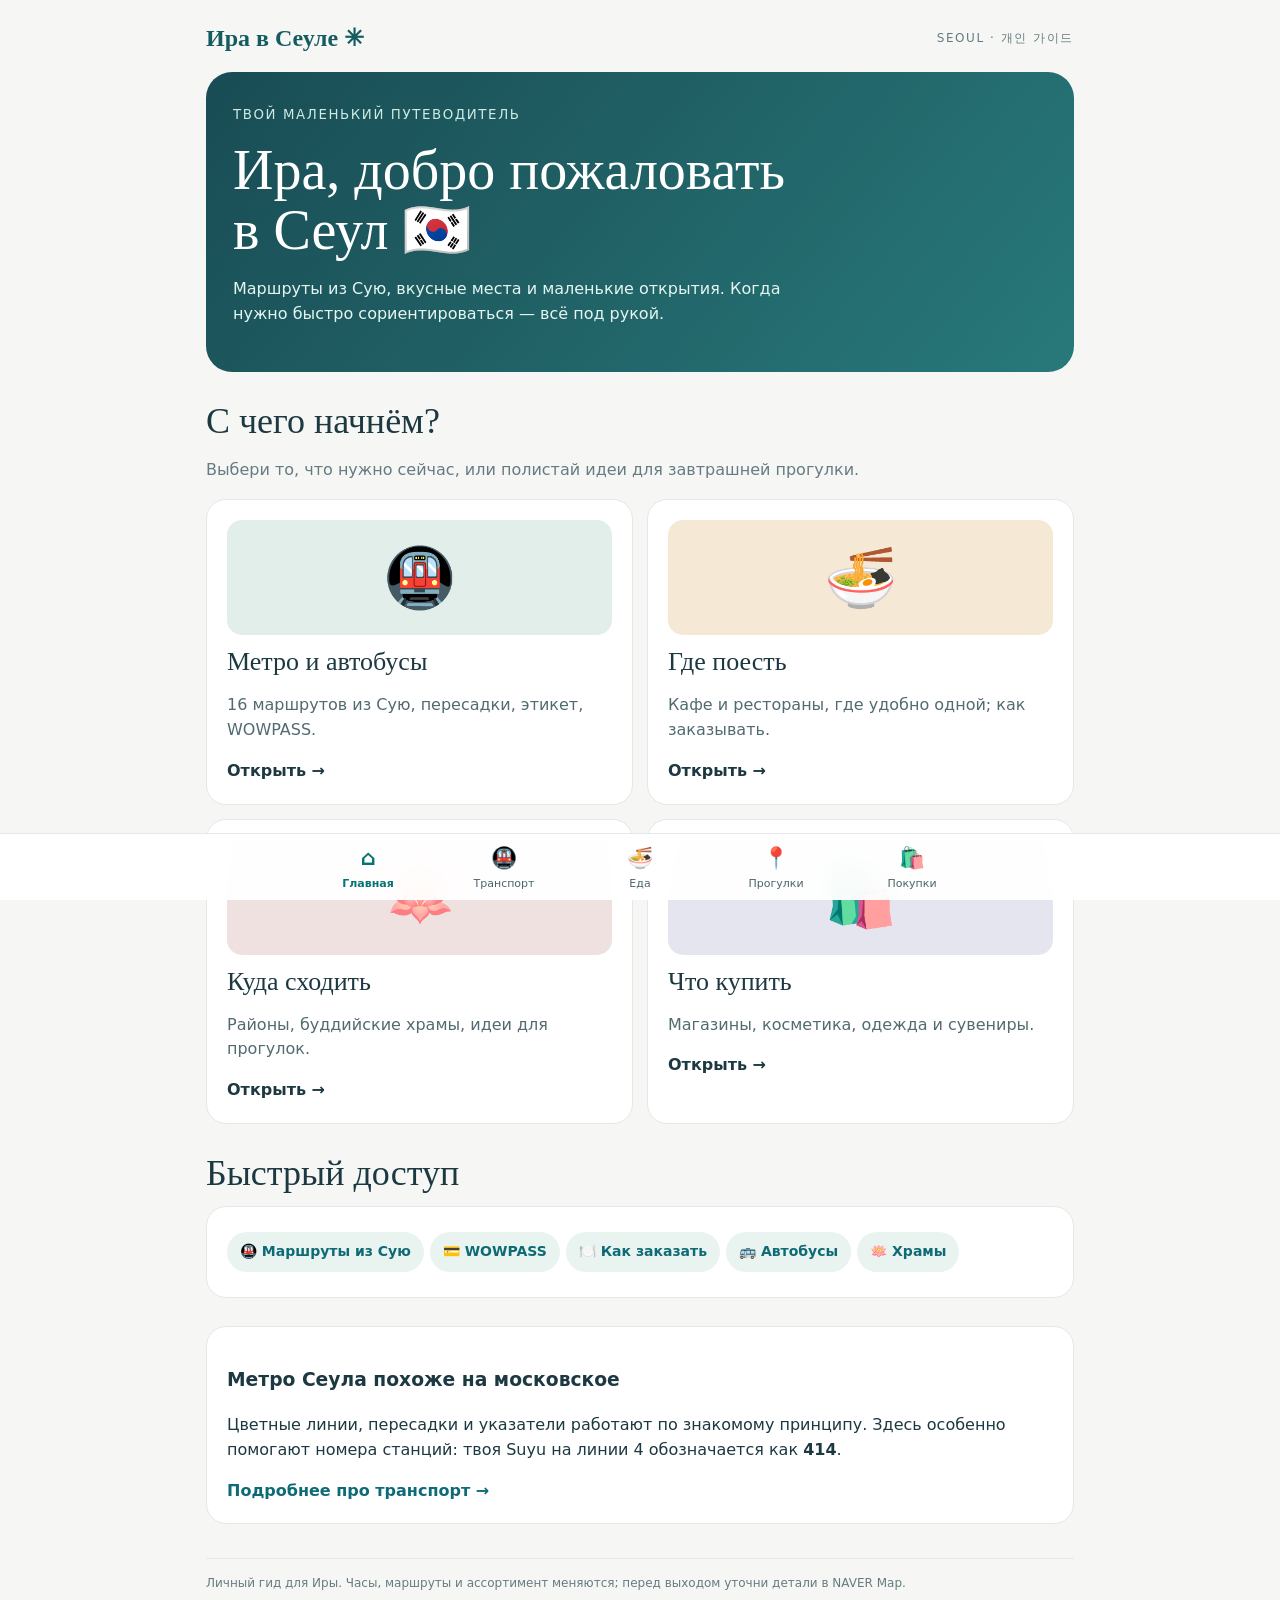
==== commit 40a23042: "Add Ira in Seoul v2 homepage" ====
--- a/index.html
+++ b/index.html
@@ -1,53 +1 @@
-<!DOCTYPE html>
-<html lang="ru"><head><meta charset="utf-8"/><meta content="width=device-width,initial-scale=1" name="viewport"/><title>Метро Сеула без паники — гид для Иры</title><style>*{box-sizing:border-box}html{scroll-behavior:smooth}body{margin:0;background:#edf4fa;color:#152944;font:16px/1.55 -apple-system,BlinkMacSystemFont,system-ui,sans-serif}.wrap{max-width:760px;margin:auto;padding:16px 15px 70px}.hero{background:linear-gradient(125deg,#173d7a,#00a6d8);color:white;border-radius:24px;padding:27px 22px;margin-bottom:16px}.hero h1{font-size:31px;line-height:1.15;margin:10px 0}.hero p{margin-bottom:0}.nav{display:grid;grid-template-columns:1fr 1fr;gap:9px}.nav a{background:white;color:#1d466e;text-decoration:none;padding:14px 12px;border-radius:14px;font-weight:700;box-shadow:0 2px 10px #123d7610}.section{background:white;padding:19px;border-radius:22px;margin-top:17px;box-shadow:0 3px 14px #123d7610}h2{font-size:23px;line-height:1.25;margin:0 0 13px}h3{font-size:18px;margin:12px 0 5px}p{margin:8px 0 12px}details{border:1px solid #d9e5ee;border-radius:14px;margin:10px 0;padding:13px;background:#fbfdff}summary{font-weight:750;cursor:pointer;line-height:1.4}summary::marker{color:#138bbf}.small{font-size:13px;color:#617388}.step{padding:12px 0;border-bottom:1px solid #e3edf4}.step:last-child{border:0}.hint{padding:9px 12px;background:#e9f6ff;border-left:4px solid #17a2d7;border-radius:7px;margin:8px 0}.line{display:inline-block;color:white;border-radius:7px;padding:4px 11px;font-weight:750;margin:5px 4px 5px 0}.sign{background:#183552;color:white;border-radius:13px;padding:14px 16px;margin:12px 0;font-size:19px;font-weight:750;letter-spacing:.2px}.sign.yellow{background:#ffd14b;color:#24334a}.sign.green{background:#157d58}.rail{display:flex;align-items:center;gap:0;margin:15px 0}.rail span{width:34px;height:34px;border:7px solid #00a5de;border-radius:50%;background:white;flex-shrink:0}.rail i{height:7px;background:#00a5de;flex:1}.grid{display:grid;grid-template-columns:repeat(2,minmax(0,1fr));gap:10px}.tile{padding:13px;background:#f0f7fc;border-radius:12px}.tile b{display:block}.quiz{background:#f3f9ff;border-radius:13px;padding:12px;margin:12px 0}.quiz details{background:white}.correct{background:#e3f6e9;border-radius:9px;padding:10px;margin:9px 0}.wrong{background:#fff1e8;border-radius:9px;padding:10px;margin:9px 0}a{color:#1269af}ol{padding-left:24px}li{margin:8px 0}.footer{font-size:13px;color:#52677b;padding:16px 5px}table{border-collapse:collapse;width:100%}td,th{text-align:left;border-bottom:1px solid #e1e9f0;padding:9px 5px;vertical-align:top}th{color:#52677b;font-size:13px}</style></head><body><main class="wrap"><header class="hero"><div>🇰🇷 ПУТЕВОДИТЕЛЬ ДЛЯ ИРЫ</div><h1>Метро Сеула<br/>без паники</h1><p>Нажимай на разделы и открывай инструкции. Не нужно учить всю схему метро.</p></header>
-<nav class="nav"><a href="#routes">🚇 Мои маршруты</a><a href="#basics">🎓 Как ездить</a><a href="#tmoney">💳 T-money / WOWPASS</a><a href="#transfer">🔀 Пересадки</a><a href="#map">🗺️ NAVER Map</a><a href="#help">🛟 Если потерялась</a><a href="#words">🔤 Словарик</a><a href="#hotel">🏨 Мой отель</a><a href="#lasttrain">🌙 Последний поезд</a></nav>
-<section class="section" id="routes"><h2>🚇 Куда поедем из Сую?</h2><p>Выбери район — откроется путь туда и отдельная инструкция «🏠 Путь домой». Все маршруты начинаются от Suyu (414). Перед поездкой проверяй актуальный маршрут в навигаторе.</p><div class="rail"><span></span><i></i><span></span></div><details><summary>Мёндон · магазины <span class="small">· Без пересадок</span></summary><p><b>Suyu 414 → Myeongdong 424</b></p><span class="line" style="background:#00A5DE">Line 4</span><div class="step"><b>1. Найди Suyu</b><p>Зайди на станцию Suyu (414) и следуй к Line 4.</p><div class="hint">💡 Голубая линия — номер 4.</div></div><div class="step"><b>2. Проверь направление</b><p>Нужен поезд в сторону Mia (415), не Ssangmun (413).</p><div class="hint">💡 Mia — следующая станция по пути в центр.</div></div><div class="step"><b>3. Проедь 10 остановок</b><p>Оставайся в поезде до Myeongdong (424).</p><div class="hint">💡 Пересадок нет.</div></div><div class="step"><b>4. Найди нужный выход</b><p>На Myeongdong выбери выход по адресу магазина или кафе в NAVER Map.</p><div class="hint">💡 У станции несколько выходов.</div></div><details><summary>🏠 Путь домой: Myeongdong 424 → Suyu</summary><p>Линия 4 в сторону Chungmuro (423) → Dongdaemun → Suyu (414).</p><div class="hint">Без пересадок. Проверь актуальное направление и выход в NAVER Map.</div></details></details><details><summary>Хондэ · кафе и молодёжные улицы <span class="small">· 1 пересадка</span></summary><p><b>Suyu 414 → Hongik Univ. 239</b></p><span class="line" style="background:#00A5DE">Line 4</span><span class="line" style="background:#00A84D">Line 2</span><div class="step"><b>1. Найди станцию Suyu</b><p>Зайди на Suyu (414) и найди голубую линию 4.</p><div class="hint">💡 Входы обозначены знаком метро.</div></div><div class="step"><b>2. Выбери направление</b><p>Садись в сторону Mia (415), а не Ssangmun (413).</p><div class="hint">💡 Номер следующей станции помогает проверить направление.</div></div><div class="step"><b>3. Доедь до Dongdaemun History &amp; Culture Park</b><p>Выйди на станции 422 (8 остановок).</p><div class="hint">💡 Здесь переход на зелёную линию 2.</div></div><div class="step"><b>4. Перейди на линию 2</b><p>Следуй указателям Transfer → Line 2.</p><div class="hint">💡 Не выходи через турникеты на улицу.</div></div><div class="step"><b>5. Направление на линии 2</b><p>Едь в сторону Euljiro 4-ga (204) → Euljiro 3-ga (203), далее через City Hall к Hongik Univ. (239).</p><div class="hint">💡 До Hongik Univ. от пересадки 11 остановок.</div></div><div class="step"><b>6. Последний участок пути</b><p>Выйди на Hongik Univ. (239), затем иди к нужной улице Хондэ.</p><div class="hint">💡 Проверь в NAVER Map номер выхода и пеший маршрут до конкретного места.</div></div><details><summary>🏠 Путь домой: Hongik Univ. 239 → Suyu</summary><p>Линия 2 в сторону Sinchon (240) → City Hall → Euljiro 4-ga → Dongdaemun History &amp; Culture Park (205). Пересадка на линию 4 в сторону Dongdaemun (421) → Suyu (414).</p><div class="hint">1 пересадка. Проверь актуальное направление и выход в NAVER Map.</div></details></details><details><summary>Сонсу · кафе и шоурумы <span class="small">· 1 пересадка</span></summary><p><b>Suyu 414 → Seongsu 211</b></p><span class="line" style="background:#00A5DE">Line 4</span><span class="line" style="background:#00A84D">Line 2</span><div class="step"><b>1. Найди станцию Suyu</b><p>Зайди на Suyu (414) и найди голубую линию 4.</p><div class="hint">💡 Входы обозначены знаком метро.</div></div><div class="step"><b>2. Выбери направление</b><p>Садись в сторону Mia (415), а не Ssangmun (413).</p><div class="hint">💡 Номер следующей станции помогает проверить направление.</div></div><div class="step"><b>3. Доедь до Dongdaemun History &amp; Culture Park</b><p>Выйди на станции 422 (8 остановок).</p><div class="hint">💡 Переход на зелёную линию 2.</div></div><div class="step"><b>4. Перейди на линию 2</b><p>Следуй Transfer → Line 2.</p><div class="hint">💡 Ищи направление в сторону Sindang (206).</div></div><div class="step"><b>5. Едь до Seongsu</b><p>Поезд идёт через Sindang → Sangwangsimni → Wangsimni → Hanyang Univ. → Ttukseom → Seongsu (211).</p><div class="hint">💡 От пересадки 6 остановок.</div></div><div class="step"><b>6. Последний участок пути</b><p>Выйди на Seongsu (211), затем пройди к нужному кафе.</p><div class="hint">💡 Проверь в NAVER Map номер выхода и пеший маршрут до конкретного места.</div></div><details><summary>🏠 Путь домой: Seongsu 211 → Suyu</summary><p>Линия 2 в сторону Ttukseom (210) → Wangsimni → Sindang → Dongdaemun History &amp; Culture Park (205). Пересадка на линию 4 в сторону Dongdaemun (421) → Suyu (414).</p><div class="hint">1 пересадка. Проверь актуальное направление и выход в NAVER Map.</div></details></details><details><summary>Итэвон · рестораны <span class="small">· 1 пересадка</span></summary><p><b>Suyu 414 → Itaewon 630</b></p><span class="line" style="background:#00A5DE">Line 4</span><span class="line" style="background:#CD7C2F">Line 6</span><div class="step"><b>1. Найди станцию Suyu</b><p>Зайди на Suyu (414) и найди голубую линию 4.</p><div class="hint">💡 Входы обозначены знаком метро.</div></div><div class="step"><b>2. Выбери направление</b><p>Садись в сторону Mia (415), а не Ssangmun (413).</p><div class="hint">💡 Номер следующей станции помогает проверить направление.</div></div><div class="step"><b>3. Доедь до Samgakji</b><p>Оставайся на линии 4 до Samgakji (428).</p><div class="hint">💡 Это 14 остановок от Suyu.</div></div><div class="step"><b>4. Перейди на линию 6</b><p>Ищи Transfer → Line 6 (коричневая линия).</p><div class="hint">💡 Пересадка внутри станции.</div></div><div class="step"><b>5. Проедь до Itaewon</b><p>Едь в сторону Noksapyeong (629), затем Itaewon (630).</p><div class="hint">💡 Две остановки после пересадки.</div></div><div class="step"><b>6. Последний участок пути</b><p>Выйди на Itaewon (630), дальше следуй к ресторану или улице.</p><div class="hint">💡 Проверь в NAVER Map номер выхода и пеший маршрут до конкретного места.</div></div><details><summary>🏠 Путь домой: Itaewon 630 → Suyu</summary><p>Линия 6 в сторону Noksapyeong (629) → Samgakji (628). Пересадка на линию 4 в сторону Sookmyung Women's Univ. (427) → Suyu (414).</p><div class="hint">1 пересадка. Проверь актуальное направление и выход в NAVER Map.</div></details></details><details><summary>Тондэмун · шопинг <span class="small">· Без пересадок</span></summary><p><b>Suyu 414 → Dongdaemun 421</b></p><span class="line" style="background:#00A5DE">Line 4</span><div class="step"><b>1. Найди станцию Suyu</b><p>Зайди на Suyu (414) и найди голубую линию 4.</p><div class="hint">💡 Входы обозначены знаком метро.</div></div><div class="step"><b>2. Выбери направление</b><p>Садись в сторону Mia (415), а не Ssangmun (413).</p><div class="hint">💡 Номер следующей станции помогает проверить направление.</div></div><div class="step"><b>3. Едь до Dongdaemun</b><p>Оставайся на линии 4 до Dongdaemun (421).</p><div class="hint">💡 7 остановок, пересадок нет.</div></div><div class="step"><b>4. Последний участок пути</b><p>Выйди на Dongdaemun (421), к рынкам или торговым центрам иди по карте. Для DDP удобнее станция Dongdaemun History &amp; Culture Park (422).</p><div class="hint">💡 Проверь в NAVER Map номер выхода и пеший маршрут до конкретного места.</div></div><details><summary>🏠 Путь домой: Dongdaemun 421 → Suyu</summary><p>Линия 4 в сторону Hyehwa (420) → Suyu (414).</p><div class="hint">Без пересадок. Проверь актуальное направление и выход в NAVER Map.</div></details></details><details><summary>Каннам · городские улицы <span class="small">· 1 пересадка</span></summary><p><b>Suyu 414 → Gangnam 222</b></p><span class="line" style="background:#00A5DE">Line 4</span><span class="line" style="background:#00A84D">Line 2</span><div class="hint">⚠️ COEX находится у станции Samseong (219), а не у Gangnam (222). Это разные точки назначения.</div><div class="step"><b>1. Найди станцию Suyu</b><p>Зайди на Suyu (414) и найди голубую линию 4.</p><div class="hint">💡 Входы обозначены знаком метро.</div></div><div class="step"><b>2. Выбери направление</b><p>Садись в сторону Mia (415), а не Ssangmun (413).</p><div class="hint">💡 Номер следующей станции помогает проверить направление.</div></div><div class="step"><b>3. Доедь до Sadang</b><p>Оставайся на линии 4 до Sadang (433).</p><div class="hint">💡 19 остановок от Suyu.</div></div><div class="step"><b>4. Перейди на линию 2</b><p>Следуй Transfer → Line 2 (зелёная).</p><div class="hint">💡 Выбирай направление Seocho (224), а не Nakseongdae (227).</div></div><div class="step"><b>5. Доедь до Gangnam</b><p>Проедь через Seocho (224) → Seoul Nat’l Univ. of Education (223) → Gangnam (222).</p><div class="hint">💡 3 остановки на линии 2.</div></div><div class="step"><b>6. Последний участок пути</b><p>Выйди на Gangnam (222). Для COEX нужна другая станция — Samseong (219); проверь конечную точку в карте.</p><div class="hint">💡 Проверь в NAVER Map номер выхода и пеший маршрут до конкретного места.</div></div><details><summary>🏠 Путь домой: Gangnam 222 → Suyu</summary><p>Линия 2 в сторону Seoul Nat’l Univ. of Education (223) → Seocho (224) → Sadang (226). Пересадка на линию 4 в сторону Chongshin Univ. (Isu) (432) → Suyu (414).</p><div class="hint">1 пересадка. Проверь актуальное направление и выход в NAVER Map.</div></details></details><details><summary>Иксон-дон · старые переулки <span class="small">· 1 пересадка</span></summary><p><b>Suyu 414 → Jongno 3-ga 329</b></p><span class="line" style="background:#00A5DE">Line 4</span><span class="line" style="background:#EF7C1C">Line 3</span><div class="step"><b>1. Найди станцию Suyu</b><p>Зайди на Suyu (414) и найди голубую линию 4.</p><div class="hint">💡 Входы обозначены знаком метро.</div></div><div class="step"><b>2. Выбери направление</b><p>Садись в сторону Mia (415), а не Ssangmun (413).</p><div class="hint">💡 Номер следующей станции помогает проверить направление.</div></div><div class="step"><b>3. Доедь до Chungmuro</b><p>На линии 4 доедь до Chungmuro (423).</p><div class="hint">💡 9 остановок от Suyu.</div></div><div class="step"><b>4. Перейди на линию 3</b><p>Следуй Transfer → Line 3 (оранжевая).</p><div class="hint">💡 Выбирай направление Euljiro 3-ga (330), а не Dongguk Univ. (332).</div></div><div class="step"><b>5. Доедь до Jongno 3-ga (329)</b><p>Следуй через Euljiro 3-ga (330) к Jongno 3-ga (329).</p><div class="hint">💡 Проверь название конечной станции на табло.</div></div><div class="step"><b>6. Последний участок пути</b><p>Выйди на Jongno 3-ga (329) и иди к переулкам Ikseon-dong.</p><div class="hint">💡 Проверь в NAVER Map номер выхода и пеший маршрут до конкретного места.</div></div><details><summary>🏠 Путь домой: Jongno 3-ga 329 → Suyu</summary><p>Линия 3 в сторону Euljiro 3-ga (330) → Chungmuro (331). Пересадка на линию 4 в сторону Dongdaemun History &amp; Culture Park (422) → Suyu (414).</p><div class="hint">1 пересадка. Проверь актуальное направление и выход в NAVER Map.</div></details></details><details><summary>Кёнбоккун · дворец <span class="small">· 1 пересадка</span></summary><p><b>Suyu 414 → Gyeongbokgung 327</b></p><span class="line" style="background:#00A5DE">Line 4</span><span class="line" style="background:#EF7C1C">Line 3</span><div class="step"><b>1. Найди станцию Suyu</b><p>Зайди на Suyu (414) и найди голубую линию 4.</p><div class="hint">💡 Входы обозначены знаком метро.</div></div><div class="step"><b>2. Выбери направление</b><p>Садись в сторону Mia (415), а не Ssangmun (413).</p><div class="hint">💡 Номер следующей станции помогает проверить направление.</div></div><div class="step"><b>3. Доедь до Chungmuro</b><p>На линии 4 доедь до Chungmuro (423).</p><div class="hint">💡 9 остановок от Suyu.</div></div><div class="step"><b>4. Перейди на линию 3</b><p>Следуй Transfer → Line 3 (оранжевая).</p><div class="hint">💡 Выбирай направление Euljiro 3-ga (330), а не Dongguk Univ. (332).</div></div><div class="step"><b>5. Доедь до Gyeongbokgung (327)</b><p>Следуй через Euljiro 3-ga (330) к Gyeongbokgung (327).</p><div class="hint">💡 Проверь название конечной станции на табло.</div></div><div class="step"><b>6. Последний участок пути</b><p>Выйди на Gyeongbokgung (327), следуй к входу во дворец.</p><div class="hint">💡 Проверь в NAVER Map номер выхода и пеший маршрут до конкретного места.</div></div><details><summary>🏠 Путь домой: Gyeongbokgung 327 → Suyu</summary><p>Линия 3 в сторону Anguk (328) → Chungmuro (331). Пересадка на линию 4 в сторону Dongdaemun History &amp; Culture Park (422) → Suyu (414).</p><div class="hint">1 пересадка. Проверь актуальное направление и выход в NAVER Map.</div></details></details><details><summary>Чамсиль · Lotte World Tower <span class="small">· 1 пересадка</span></summary><p><b>Suyu 414 → Jamsil 216</b></p><span class="line" style="background:#00A5DE">Line 4</span><span class="line" style="background:#00A84D">Line 2</span><div class="step"><b>1. Найди станцию Suyu</b><p>Зайди на Suyu (414) и найди голубую линию 4.</p><div class="hint">💡 Входы обозначены знаком метро.</div></div><div class="step"><b>2. Выбери направление</b><p>Садись в сторону Mia (415), а не Ssangmun (413).</p><div class="hint">💡 Номер следующей станции помогает проверить направление.</div></div><div class="step"><b>3. Доедь до Dongdaemun History &amp; Culture Park</b><p>Выйди на станции 422 (8 остановок).</p><div class="hint">💡 Переход на линию 2.</div></div><div class="step"><b>4. Перейди на линию 2</b><p>Следуй Transfer → Line 2, направление Sindang (206).</p><div class="hint">💡 Зелёная линия.</div></div><div class="step"><b>5. Едь до Jamsil</b><p>По линии 2 через Wangsimni, Seongsu и Konkuk Univ. до Jamsil (216).</p><div class="hint">💡 Проверь конечную остановку на табло.</div></div><div class="step"><b>6. Последний участок пути</b><p>Выйди на Jamsil (216), следуй к Lotte World Tower / Seoul Sky.</p><div class="hint">💡 Проверь в NAVER Map номер выхода и пеший маршрут до конкретного места.</div></div><details><summary>🏠 Путь домой: Jamsil 216 → Suyu</summary><p>Линия 2 в сторону Jamsillaru (215) → Gangbyeon → Seongsu → Sindang → Dongdaemun History &amp; Culture Park (205). Пересадка на линию 4 в сторону Dongdaemun (421) → Suyu (414).</p><div class="hint">1 пересадка. Проверь актуальное направление и выход в NAVER Map.</div></details></details><details><summary>Намсан · Сеульская башня <span class="small">· Метро + пешком/другой транспорт</span></summary><p><b>Suyu 414 → Myeongdong 424</b></p><span class="line" style="background:#00A5DE">Line 4</span><div class="hint">⚠️ Метро довезёт только до района Мёндон. До башни нужно отдельно выбрать пеший маршрут, автобус или канатную дорогу. Проверь подъём в NAVER Map.</div><div class="step"><b>1. Найди станцию Suyu</b><p>Зайди на Suyu (414) и найди голубую линию 4.</p><div class="hint">💡 Входы обозначены знаком метро.</div></div><div class="step"><b>2. Выбери направление</b><p>Садись в сторону Mia (415), а не Ssangmun (413).</p><div class="hint">💡 Номер следующей станции помогает проверить направление.</div></div><div class="step"><b>3. Доедь до Myeongdong</b><p>По линии 4 до Myeongdong (424), 10 остановок.</p><div class="hint">💡 Без пересадок на метро.</div></div><div class="step"><b>4. Последний участок пути</b><p>Выйди на Myeongdong (424) и проверь в NAVER Map пешую дорогу к канатной дороге или актуальный транспорт к башне. Метро прямо на вершину не идёт.</p><div class="hint">💡 Проверь в NAVER Map номер выхода и пеший маршрут до конкретного места.</div></div><details><summary>🏠 Путь домой: Myeongdong 424 → Suyu</summary><p>Сначала спустись от башни к станции Myeongdong. Затем линия 4 в сторону Chungmuro (423) → Suyu (414).</p><div class="hint">Путь с горы до метро — отдельный этап. Проверь актуальное направление и выход в NAVER Map.</div></details></details><details><summary>Букчон · ханоки <span class="small">· 4 → 3</span></summary><p><b>Suyu (414) → Anguk (328)</b></p><div class="step"><b>🚇 Туда</b><p>Suyu: линия 4 в сторону Mia (415) → Chungmuro (423). Перейди на линию 3 в сторону Euljiro 3-ga (330) → Anguk (328). Далее пешком к Bukchon Hanok Village.</p></div><div class="hint">💡 В жилых переулках Букчона есть ограничения на посещение в определённые часы. Проверяй актуальные правила.</div><details><summary>🏠 Путь домой → Suyu</summary><p>Anguk (328): линия 3 в сторону Jongno 3-ga (329) → Chungmuro (331). Перейди на линию 4 в сторону Dongdaemun History &amp; Culture Park (422) → Suyu (414).</p><div class="hint">Проверь платформу и время поездов в NAVER Map.</div></details></details><details><summary>Ённам-дон · кафе <span class="small">· 4 → 2</span></summary><p><b>Suyu (414) → Hongik Univ. (239)</b></p><div class="step"><b>🚇 Туда</b><p>Suyu: линия 4 → Dongdaemun History &amp; Culture Park (422), пересадка на линию 2 в сторону Euljiro 4-ga (204) → Hongik Univ. (239). Дальше пешком к Yeonnam-dong.</p></div><div class="hint">💡 Можно объединить с Хондэ.</div><details><summary>🏠 Путь домой → Suyu</summary><p>Hongik Univ.: линия 2 в сторону Sinchon (240) → Dongdaemun History &amp; Culture Park (205), затем линия 4 в сторону Dongdaemun (421) → Suyu.</p><div class="hint">Проверь платформу и время поездов в NAVER Map.</div></details></details><details><summary>The Hyundai Seoul · шопинг <span class="small">· 4 → 5</span></summary><p><b>Suyu (414) → Yeouido (526)</b></p><div class="step"><b>🚇 Туда</b><p>Suyu: линия 4 → Dongdaemun History &amp; Culture Park (422), пересадка на линию 5 в сторону Euljiro 4-ga (535) → Yeouido (526). Затем пешком до The Hyundai Seoul.</p></div><div class="hint">💡 У линии 5 есть ответвления; сверяй конечную станцию по приложению.</div><details><summary>🏠 Путь домой → Suyu</summary><p>Yeouido (526): линия 5 в сторону Yeouinaru (527) → Dongdaemun History &amp; Culture Park (536). Затем линия 4 в сторону Dongdaemun (421) → Suyu (414).</p><div class="hint">Проверь платформу и время поездов в NAVER Map.</div></details></details><details><summary>COEX · Starfield Library <span class="small">· 4 → 2</span></summary><p><b>Suyu (414) → Samseong (219)</b></p><div class="step"><b>🚇 Туда</b><p>Suyu: линия 4 → Dongdaemun History &amp; Culture Park (422), линия 2 в сторону Sindang (206) → Samseong (219). Следуй к COEX / Starfield Library.</p></div><div class="hint">💡 COEX — не у станции Gangnam (222).</div><details><summary>🏠 Путь домой → Suyu</summary><p>Samseong (219): линия 2 в сторону Sports Complex (218) → Jamsil → Seongsu → Dongdaemun History &amp; Culture Park (205), затем линия 4 в сторону Dongdaemun (421) → Suyu.</p><div class="hint">Проверь платформу и время поездов в NAVER Map.</div></details></details><details><summary>Сеульский лес · парк <span class="small">· 4 → 2 + пешком</span></summary><p><b>Suyu (414) → Seongsu (211)</b></p><div class="step"><b>🚇 Туда</b><p>Suyu: линия 4 → Dongdaemun History &amp; Culture Park (422), линия 2 в сторону Sindang (206) → Seongsu (211). Дальше пешком к Seoul Forest; уточни удобный вход в NAVER Map.</p></div><div class="hint">💡 От Seongsu до парка придётся пройти пешком; ближайшая к некоторым входам станция Seoul Forest на другой линии.</div><details><summary>🏠 Путь домой → Suyu</summary><p>Вернись пешком на Seongsu (211). Линия 2 в сторону Ttukseom (210) → Dongdaemun History &amp; Culture Park (205), затем линия 4 в сторону Dongdaemun (421) → Suyu.</p><div class="hint">Проверь платформу и время поездов в NAVER Map.</div></details></details><details><summary>Банпо · река Хан <span class="small">· 4 → 9 + пешком</span></summary><p><b>Suyu (414) → Express Bus Terminal (923)</b></p><div class="step"><b>🚇 Туда</b><p>Suyu: линия 4 в сторону Mia (415) → Dongjak (431). Перейди на линию 9 в сторону Gubanpo (921) → Express Bus Terminal (923). Дальше пешком до Banpo Hangang Park.</p></div><div class="hint">💡 У линии 9 есть экспрессы, которые пропускают станции. Выбирай поезд с остановкой на Dongjak и Express Bus Terminal.</div><details><summary>🏠 Путь домой → Suyu</summary><p>Вернись пешком к Express Bus Terminal (923). Линия 9 в сторону Sinbanpo (922) → Dongjak (920). Пересадка на линию 4 в сторону Ichon (430) → Suyu (414).</p><div class="hint">Проверь платформу и время поездов в NAVER Map.</div></details></details></section>
-<section class="section" id="tmoney"><h2>💳 T-money и WOWPASS: как платить за метро</h2>
-<p><b>Ира, у тебя уже есть WOWPASS — отдельную T-money для обычных поездок покупать не нужно.</b> В WOWPASS встроена транспортная функция T-money: прикладывай ту же физическую карту к турникету метро или считывателю в автобусе.</p>
-<div class="hint"><b>⚠️ Самое важное:</b> внутри одной карты два отдельных баланса. <b>WOWPASS</b> — для оплаты покупок в магазинах и кафе; <b>T-money</b> — для поездок в метро и автобусах. Деньги на основном балансе WOWPASS не означают, что транспортный баланс уже пополнен.</div>
-<h3>Как пополнить T-money наличными в метро</h3>
-<div style="margin:16px 0"><img src="wowpass-topup-guide.jpeg" alt="Инструкция по пополнению транспортного баланса T-money на WOWPASS" style="display:block;width:100%;height:auto;border-radius:17px;box-shadow:0 6px 18px #123d7620" loading="lazy" onload="this.nextElementSibling.style.display='none'" onerror="this.style.display='none'"><div style="margin:16px 0;border:1px solid #d9e5ee;border-radius:18px;padding:14px;background:#f4faff">
-<p style="font-weight:800;margin-top:0">👀 Как узнать автомат пополнения</p>
-<svg viewBox="0 0 340 420" xmlns="http://www.w3.org/2000/svg" role="img" aria-label="Схематичный автомат пополнения T-money: экран, место для карты и приёмник банкнот" style="width:100%;max-width:380px;display:block;margin:0 auto">
-<rect x="64" y="6" width="212" height="395" rx="23" fill="#1676b8" stroke="#084f85" stroke-width="5"/>
-<rect x="82" y="24" width="176" height="31" rx="7" fill="#eaf6ff"/><text x="170" y="44" text-anchor="middle" font-size="17" font-weight="800" fill="#103856">교통카드 충전</text>
-<rect x="82" y="71" width="176" height="145" rx="10" fill="#e6f4ff" stroke="#084f85" stroke-width="3"/>
-<text x="170" y="98" text-anchor="middle" font-size="14" fill="#174d7a" font-weight="bold">Transportation Card</text><text x="170" y="119" text-anchor="middle" font-size="14" fill="#174d7a">T-money Top-up</text>
-<rect x="99" y="138" width="142" height="55" rx="8" fill="#177cbd"/><text x="170" y="160" font-size="14" font-weight="bold" fill="white" text-anchor="middle">Пополнить</text><text x="170" y="180" font-size="14" fill="white" text-anchor="middle">T-money</text>
-<rect x="81" y="239" width="83" height="116" rx="9" fill="#102e4b"/><rect x="177" y="239" width="81" height="116" rx="9" fill="#102e4b"/>
-<rect x="94" y="260" width="57" height="8" rx="4" fill="#75d0ec"/><text x="122" y="287" font-size="24" text-anchor="middle" fill="white">💳</text><text x="122" y="312" font-size="11" text-anchor="middle" fill="white">КАРТА</text><text x="122" y="330" font-size="10" text-anchor="middle" fill="#b6e8ff">T-money</text>
-<rect x="190" y="263" width="55" height="12" rx="3" fill="#8cacc7"/><text x="218" y="303" font-size="24" text-anchor="middle" fill="white">₩</text><text x="218" y="325" font-size="11" text-anchor="middle" fill="white">КУПЮРЫ</text>
-<text x="170" y="386" font-size="14" text-anchor="middle" fill="white" font-weight="bold">T-money recharge</text>
-<circle cx="42" cy="180" r="20" fill="#ffd75c"/><text x="42" y="186" font-size="18" fill="#123854" text-anchor="middle" font-weight="bold">1</text><path d="M 62 180 L 95 166" stroke="#de8a00" stroke-width="3"/>
-<circle cx="42" cy="295" r="20" fill="#ffd75c"/><text x="42" y="301" font-size="18" fill="#123854" text-anchor="middle" font-weight="bold">2</text><path d="M 62 295 L 83 295" stroke="#de8a00" stroke-width="3"/>
-<circle cx="300" cy="295" r="20" fill="#ffd75c"/><text x="300" y="301" font-size="18" fill="#123854" text-anchor="middle" font-weight="bold">3</text><path d="M 280 295 L 256 295" stroke="#de8a00" stroke-width="3"/>
-</svg>
-<div class="grid"><div class="tile"><b>① Экран</b>Найди T-money / 교통카드 충전 и следуй подсказкам.</div><div class="tile"><b>② Карта</b>Приложи или вставь WOWPASS в указанное автоматом место.</div><div class="tile"><b>③ Наличные ₩</b>Внеси банкноты и проверь подтверждение пополнения.</div><div class="tile"><b>💡 Не получается?</b>Попроси пополнить T-money в CU, GS25 или 7-Eleven.</div></div>
-<p class="small" style="margin-bottom:0">Схема для ориентира, не фотография: цвет, кнопки и расположение отсеков у реальных автоматов различаются.</p>
-</div></div>
-<ol><li>На станции найди автомат пополнения транспортных карт (обычно с надписью <b>교통카드 충전 / T-money</b>; часто это синий автомат).</li><li>Выбери пополнение транспортной карты и приложи или вставь WOWPASS так, как показывает экран.</li><li>Внеси <b>наличные корейские воны (₩)</b> и заверши пополнение по подсказкам автомата.</li><li>Убедись, что автомат показал новый баланс T-money. Теперь можно проходить через турникет.</li></ol>
-<p><b>Другой простой вариант:</b> попросить пополнить T-money наличными в магазине CU, GS25 или 7-Eleven. Можно показать сотруднику: <b>티머니 충전해 주세요</b> — «Пополните T-money, пожалуйста».</p>
-<details><summary>А можно пополнить транспорт без наличных?</summary><p>Да, в актуальной версии приложения WOWPASS предусмотрен перевод средств с баланса WOWPASS на отдельный баланс T-money. Если удобнее привычный способ, пополняй наличными вонами в метро или магазине. Для перевода через приложение проверь его раздел T-money.</p></details>
-<details><summary>Как пользоваться картой в метро и автобусе?</summary><p><b>Метро:</b> приложи WOWPASS к считывателю на турникете при входе и при выходе. <b>Автобус:</b> приложи при посадке и ещё раз при выходе — это важно для правильного расчёта стоимости и пересадок.</p><p>Остаток T-money можно посмотреть в приложении WOWPASS или на экране автомата пополнения.</p></details>
-<p class="small">Официальная информация: <a href="https://www.wowpass.io/en" target="_blank" rel="noopener noreferrer">WOWPASS</a> · <a href="https://english.visitkorea.or.kr/svc/contents/contentsView.do?vcontsId=1593864" target="_blank" rel="noopener noreferrer">Visit Korea — WOWPASS и T-money</a>.</p>
-</section>
-<section class="section" id="basics"><h2>🎓 Первая поездка: от входа до выхода</h2>
-<details open=""><summary>1. Найти вход в метро</summary><p>Ищи значок метро, название станции <b>Suyu</b> и номер <b>414</b>. Номера уличных входов — это отдельные цифры, не номер станции.</p><div class="sign">🚇 Suyu　414　↓</div></details>
-<details><summary>2. Оплатить проезд</summary><p>Пополняемую карту <b>T-money</b> прикладывают к считывателю на турникете при входе и при выходе. Её можно использовать и в автобусах. Для пополнения ищи автомат или магазин, где принимают пополнение; способы оплаты зависят от места.</p><div class="sign">💳 TAP CARD →</div></details>
-<details><summary>3. Найти платформу и направление</summary><p>Сначала ищи номер линии. Затем проверь, какая станция будет следующей. Из Suyu в сторону центра по линии 4 следующая станция — <b>Mia (415)</b>, в обратную сторону — <b>Ssangmun (413)</b>.</p><div class="sign">🔵 4　Line 4　→ Mia (415)</div></details>
-<details><summary>4. Следить за остановками</summary><p>На табло в вагоне и по объявлениям проверяй название следующей станции. Номер станции — дополнительная подсказка. Не обязательно постоянно смотреть на общую схему.</p><div class="sign">414 SUYU → 415 MIA</div></details>
-<details><summary>5. Найти правильный выход</summary><p>После прибытия смотри, какой <b>Exit</b> предлагает NAVER Map для конкретного кафе или магазина. На станции следуй жёлтым указателям с номером выхода.</p><div class="sign yellow">↗ EXIT 6　　7　　8</div></details>
-</section>
-<section class="section" id="transfer"><h2>🔀 Пересадки без страха</h2><p>Пересадка — это переход с одной линии на другую. Обычно не нужно выходить на улицу.</p><div class="sign">🔵 4　→ Transfer → 🟢 2</div><ol><li>Выйди из поезда на станции пересадки.</li><li>Найди надпись <b>Transfer</b> и номер следующей линии.</li><li>Следуй стрелкам по коридорам и лестницам.</li><li>На новой платформе проверь направление по следующей станции.</li><li>Садись в поезд и следи за остановками.</li></ol><p class="small">Пересадки иногда занимают несколько минут ходьбы. Указатели важнее расстояния на схеме.</p><h3>Потренируемся?</h3><div class="quiz"><b>Вопрос 1. Ты видишь Transfer → Line 2. Что это значит?</b><details><summary>Это выход на улицу</summary><div class="wrong">Не совсем. Попробуй другой вариант.</div></details><details><summary>Это путь к пересадке на линию 2</summary><div class="correct">✓ Верно! Следуй указателям и сверяй следующую станцию.</div></details><details><summary>Это название поезда</summary><div class="wrong">Не совсем. Попробуй другой вариант.</div></details></div><div class="quiz"><b>Вопрос 2. После Suyu поезд едет к Ssangmun, а тебе нужен Мёндон.</b><details><summary>Еду дальше, всё нормально</summary><div class="wrong">Не совсем. Попробуй другой вариант.</div></details><details><summary>Я выбрала противоположное направление: проверю, где безопасно пересесть обратно</summary><div class="correct">✓ Верно! Следуй указателям и сверяй следующую станцию.</div></details></div><div class="quiz"><b>Вопрос 3. Навигатор пишет Exit 6. Что искать на станции?</b><details><summary>Жёлтые указатели выхода 6</summary><div class="correct">✓ Верно! Следуй указателям и сверяй следующую станцию.</div></details><details><summary>Платформу 6</summary><div class="wrong">Не совсем. Попробуй другой вариант.</div></details></div><div class="quiz"><b>Вопрос 4. На схеме 25 линий. Нужно их все запомнить?</b><details><summary>Да, иначе потеряюсь</summary><div class="wrong">Не совсем. Попробуй другой вариант.</div></details><details><summary>Нет, нужен только мой маршрут и указатели к нему</summary><div class="correct">✓ Верно! Следуй указателям и сверяй следующую станцию.</div></details></div><div class="quiz"><b>Вопрос 5. Пропустила остановку. Что делать?</b><details><summary>Выйти на следующей станции и перестроить маршрут</summary><div class="correct">✓ Верно! Следуй указателям и сверяй следующую станцию.</div></details><details><summary>Пытаться открыть двери между станциями</summary><div class="wrong">Не совсем. Попробуй другой вариант.</div></details></div></section>
-<section class="section" id="map"><h2>🗺️ Как пользоваться NAVER Map</h2><ol><li>Открой <b>NAVER Map</b> и найди место назначения, например <b>Seongsu Station</b> или конкретное кафе.</li><li>Нажми <b>Directions / Маршрут</b>.</li><li>Укажи отправление <b>Suyu Station</b> или используй текущее местоположение.</li><li>Выбери <b>Public Transit / Общественный транспорт</b>.</li><li>Открой предложенный вариант: посмотри номера линий, пересадки и остановки.</li><li>По прибытии проверь рекомендуемый выход и пешую часть маршрута.</li></ol><div class="hint">Если маршрут выглядит непонятно, нажми на него: обычно открываются подробные этапы поездки. Названия кнопок могут немного отличаться в разных версиях приложения.</div><p><a href="https://map.naver.com/">Открыть NAVER Map ↗</a> · <a href="https://apps.apple.com/us/app/naver-maps-navigation/id311867728">NAVER Map для iPhone ↗</a></p></section>
-<section class="section" id="hotel"><h2>🏨 Мой отель · домой</h2><p><b>Design Hotel Daniel Campanella</b> — район Suyu, Seoul.</p><div class="sign" style="font-size:18px">서울특별시 강북구 오패산로79길 6</div><p><b>6, Opaesan-ro 79-gil, Gangbuk-gu, Seoul</b></p><p class="small">Нажми и удерживай адрес, чтобы скопировать. Перед использованием сверь адрес с подтверждением бронирования.</p><p><a href="https://map.naver.com/p/search/Design%20Hotel%20Daniel%20Campanella">Найти отель в NAVER Map ↗</a></p><details><summary>🏠 Как добраться от Suyu до отеля</summary><p>После выхода из метро открой пеший маршрут до <b>Design Hotel Daniel Campanella</b> в NAVER Map. Приложение подскажет нужный выход и повороты; не ориентируйся только на расстояние от станции.</p></details><details><summary>🚕 Показать адрес таксисту</summary><p>Покажи корейский адрес выше и название отеля. Можно также открыть карточку отеля в NAVER Map.</p></details></section><section class="section" id="lasttrain"><h2>🌙 Как не пропустить последнее метро</h2><p>Последний поезд зависит от линии, направления, станции и дня недели. Единого времени для всего Сеула нет.</p><ol><li>Вечером открой NAVER Map и построй маршрут до <b>Design Hotel Daniel Campanella</b> или Suyu.</li><li>Проверь время отправления последнего подходящего поезда и пересадок.</li><li>Оставь запас времени на дорогу до станции и переходы между платформами.</li><li>Если метро уже не ходит, посмотри автобусный маршрут или такси.</li></ol><div class="hint">Не ориентируйся на фиксированное время из старых путеводителей. Проверяй поездку в день возвращения.</div></section><section class="section" id="help"><h2>🛟 Если что-то пошло не так</h2>
-<details><summary>Села не в ту сторону</summary><p>Выйди на следующей станции. Проверь маршрут и указатели к противоположному направлению. На некоторых станциях для смены платформы может потребоваться другой переход.</p></details>
-<details><summary>Проехала нужную остановку</summary><p>Выйди на следующей станции, открой NAVER Map и перестрой маршрут от неё.</p></details>
-<details><summary>Не вижу пересадку</summary><p>Ищи <b>Transfer</b> и номер линии, а не Exit. Если не находишь — покажи сотруднику название станции назначения.</p></details>
-<details><summary>Вышла не через тот выход</summary><p>Не нужно возвращаться в метро: открой пешую навигацию до места назначения. Иногда путь просто станет чуть длиннее.</p></details>
-<details><summary>Не хватает денег на карте</summary><p>Найди автомат пополнения или обратись к сотруднику станции. Для обычной T-money заранее держи немного наличных корейских вон на случай, если автомат не принимает твою карту оплаты.</p></details>
-<details><summary>Телефон разрядился или нет интернета</summary><p>Запиши название станции назначения и номера линий. На станции есть схемы и информационные стойки. Этот файл после сохранения работает без сети.</p></details>
-</section>
-<section class="section" id="words"><h2>🔤 Словарик метро</h2><table><tr><th>На указателе</th><th>Что значит</th></tr><tr><td>Exit / 나가는 곳</td><td>Выход</td></tr><tr><td>Transfer / 갈아타는 곳</td><td>Пересадка</td></tr><tr><td>Line / 호선</td><td>Линия</td></tr><tr><td>Platform / 승강장</td><td>Платформа</td></tr><tr><td>방면</td><td>В направлении</td></tr><tr><td>Way Out</td><td>Выход наружу</td></tr></table><h3>Как выглядят указатели</h3><p class="small">Это встроенные иллюстрации, а не фотографии. Они не требуют интернета.</p><div class="sign">🔵 4　Line 4　→ Mia</div><div class="sign green">↗ Transfer　Line 2</div><div class="sign yellow">↗ EXIT　6　7　8</div></section>
-<section class="section"><h2>💡 Полезно знать</h2><div class="grid"><div class="tile"><b>🚻 Туалеты</b>Часто есть на станциях, ищи обозначение Restroom.</div><div class="tile"><b>🚆 Экспрессы</b>На некоторых линиях пропускают станции. Сверяй маршрут.</div><div class="tile"><b>🧭 Выходы</b>У большой станции может быть много выходов.</div><div class="tile"><b>💳 T-money</b>Одна карта для метро и многих автобусов.</div></div></section>
-<footer class="footer">Гид учебный: время, маршруты, работа линий и номера выходов могут изменяться. Проверяй актуальную поездку в NAVER Map. Файл не отслеживает поезда в реальном времени. Для работы раскрывающихся разделов не требуется JavaScript или интернет.</footer></main></body></html>+<!doctype html><html lang="ru"><head><meta charset="utf-8"><meta name="viewport" content="width=device-width,initial-scale=1"><meta name="theme-color" content="#194c54"><title>Ира в Сеуле · личный гид</title><link rel="stylesheet" href="style.css"></head><body><main><div class="top"><a class="brand" href="index.html">Ира в Сеуле ✳</a><span class="stamp">SEOUL · 개인 가이드</span></div><header class="hero"><small>ТВОЙ МАЛЕНЬКИЙ ПУТЕВОДИТЕЛЬ</small><h1>Ира, добро пожаловать<br>в Сеул 🇰🇷</h1><p>Маршруты из Сую, вкусные места и маленькие открытия. Когда нужно быстро сориентироваться — всё под рукой.</p></header><section class="section"><h2>С чего начнём?</h2><p class="lead">Выбери то, что нужно сейчас, или полистай идеи для завтрашней прогулки.</p><div class="cards"><a class="card" href="transport.html"><div class="visual">🚇</div><h3>Метро и автобусы</h3><p>16 маршрутов из Сую, пересадки, этикет, WOWPASS.</p><b class="go">Открыть →</b></a><a class="card" href="food.html"><div class="visual">🍜</div><h3>Где поесть</h3><p>Кафе и рестораны, где удобно одной; как заказывать.</p><b class="go">Открыть →</b></a><a class="card" href="places.html"><div class="visual">🪷</div><h3>Куда сходить</h3><p>Районы, буддийские храмы, идеи для прогулок.</p><b class="go">Открыть →</b></a><a class="card" href="shopping.html"><div class="visual">🛍️</div><h3>Что купить</h3><p>Магазины, косметика, одежда и сувениры.</p><b class="go">Открыть →</b></a></div></section><section class="section"><h2>Быстрый доступ</h2><div class="panel"><a class="chip" href="transport.html#routes">🚇 Маршруты из Сую</a><a class="chip" href="transport.html#tmoney">💳 WOWPASS</a><a class="chip" href="food.html#order">🍽️ Как заказать</a><a class="chip" href="transport.html#bus">🚌 Автобусы</a><a class="chip" href="places.html#temples">🪷 Храмы</a></div></section><div class="panel"><h3>Метро Сеула похоже на московское</h3><p>Цветные линии, пересадки и указатели работают по знакомому принципу. Здесь особенно помогают номера станций: твоя Suyu на линии 4 обозначается как <b>414</b>.</p><a class="go" href="transport.html">Подробнее про транспорт →</a></div><footer class="footer">Личный гид для Иры. Часы, маршруты и ассортимент меняются; перед выходом уточни детали в NAVER Map.</footer></main><nav class="bar" aria-label="Разделы"><a href="index.html" class="active"><span>⌂</span>Главная</a><a href="transport.html" ><span>🚇</span>Транспорт</a><a href="food.html" ><span>🍜</span>Еда</a><a href="places.html" ><span>📍</span>Прогулки</a><a href="shopping.html" ><span>🛍️</span>Покупки</a></nav></body></html>
--- a/style.css
+++ b/style.css
@@ -0,0 +1 @@
+:root{--ink:#1c3840;--muted:#657b81;--bg:#f6f7f5;--line:#e2e9e7;--accent:#155c61}*{box-sizing:border-box}html{scroll-behavior:smooth}body{margin:0;background:var(--bg);color:var(--ink);font:16px/1.55 -apple-system,BlinkMacSystemFont,system-ui,sans-serif}main{max-width:900px;margin:auto;padding:16px 16px 110px}a{color:#0e6b76}a:focus-visible,summary:focus-visible{outline:3px solid #efb764}.top{display:flex;justify-content:space-between;align-items:center;padding:8px 0 20px}.brand{text-decoration:none;font:700 24px Georgia,serif;color:var(--accent)}.stamp{font-size:12px;letter-spacing:.13em;color:var(--muted)}.hero{background:linear-gradient(130deg,#194c54,#28797a);color:#fff;padding:30px 27px;border-radius:26px}.hero small{letter-spacing:.12em;color:#cdebe4}.hero h1{font:normal clamp(34px,6vw,56px)/1.08 Georgia,serif;margin:13px 0}.hero p{max-width:570px;color:#e5f6f2}.quick{display:flex;flex-wrap:wrap;gap:8px;margin-top:15px}.quick a{background:#ffffff21;color:white;border:1px solid #ffffff43;border-radius:40px;padding:9px 13px;text-decoration:none;font-size:13px;font-weight:700}.section{margin:28px 0}.section h2{font:normal clamp(26px,4vw,36px) Georgia,serif;margin:0 0 10px}.lead,.muted{color:var(--muted)}.cards,.grid{display:grid;grid-template-columns:repeat(2,minmax(0,1fr));gap:14px}.card,.panel,.place{background:white;border:1px solid var(--line);border-radius:20px;padding:20px;margin:12px 0}.card{text-decoration:none;color:inherit;margin:0}.card h3{font:normal 26px Georgia,serif;margin:12px 0 4px}.card p,.place p{color:#536a71}.visual{height:115px;border-radius:15px;display:flex;align-items:center;justify-content:center;font-size:59px;background:#e1eee9}.card:nth-child(2) .visual{background:#f5e9d5}.card:nth-child(3) .visual{background:#eee1df}.card:nth-child(4) .visual{background:#e5e5f0}.go{font-weight:800;text-decoration:none}.note{padding:14px;background:#e7f3ef;border-left:4px solid #59a39a;border-radius:12px;margin:12px 0}.note.warm{background:#fff2df;border-color:#e2b268}.section details,.routebox details{border:1px solid var(--line);background:white;border-radius:13px;padding:14px;margin:9px 0}.section summary,.routebox summary{font-weight:750;cursor:pointer}.section li{margin:8px 0}.place{margin:10px 0}.place h3{margin:0}.place a{font-size:14px;font-weight:800}.tag{font-size:12px;color:#72817e;letter-spacing:.1em;text-transform:uppercase}.chip{display:inline-block;margin:5px 6px 5px 0;padding:9px 13px;border-radius:30px;background:#e9f3f0;text-decoration:none;font-size:14px;font-weight:750}.ko{font-size:23px;font-weight:800}.footer{color:var(--muted);font-size:12px;border-top:1px solid var(--line);padding-top:15px;margin-top:34px}.bar{position:fixed;bottom:0;left:0;right:0;background:#fffffff1;backdrop-filter:blur(13px);border-top:1px solid var(--line);display:flex;justify-content:center;padding-bottom:env(safe-area-inset-bottom)}.bar a{flex:1;max-width:136px;font-size:11px;color:#49646a;text-decoration:none;text-align:center;padding:8px 0}.bar a span{display:block;font-size:21px}.bar a.active{color:#067375;font-weight:800}.routebox{background:white;border-radius:18px;padding:18px;border:1px solid var(--line)}.routebox .rail{display:none}.routebox .step{border-bottom:1px solid #e7eeea;padding:9px 0}.routebox .hint{background:#e8f4f2;padding:9px;border-radius:9px;margin:8px 0}.routebox .line{display:inline-block;border-radius:7px;padding:3px 9px;color:white;margin:4px;font-weight:bold}.routebox .small{font-size:12px;color:var(--muted)}.routebox details details{background:#edf6f3}.dot{display:inline-block;width:18px;height:18px;border-radius:50%;vertical-align:middle;margin-right:8px}@media(max-width:600px){main{padding:14px 14px 105px}.cards,.grid{grid-template-columns:1fr}.hero{padding:26px 21px}.card,.panel,.place{padding:17px}.brand{font-size:22px}}
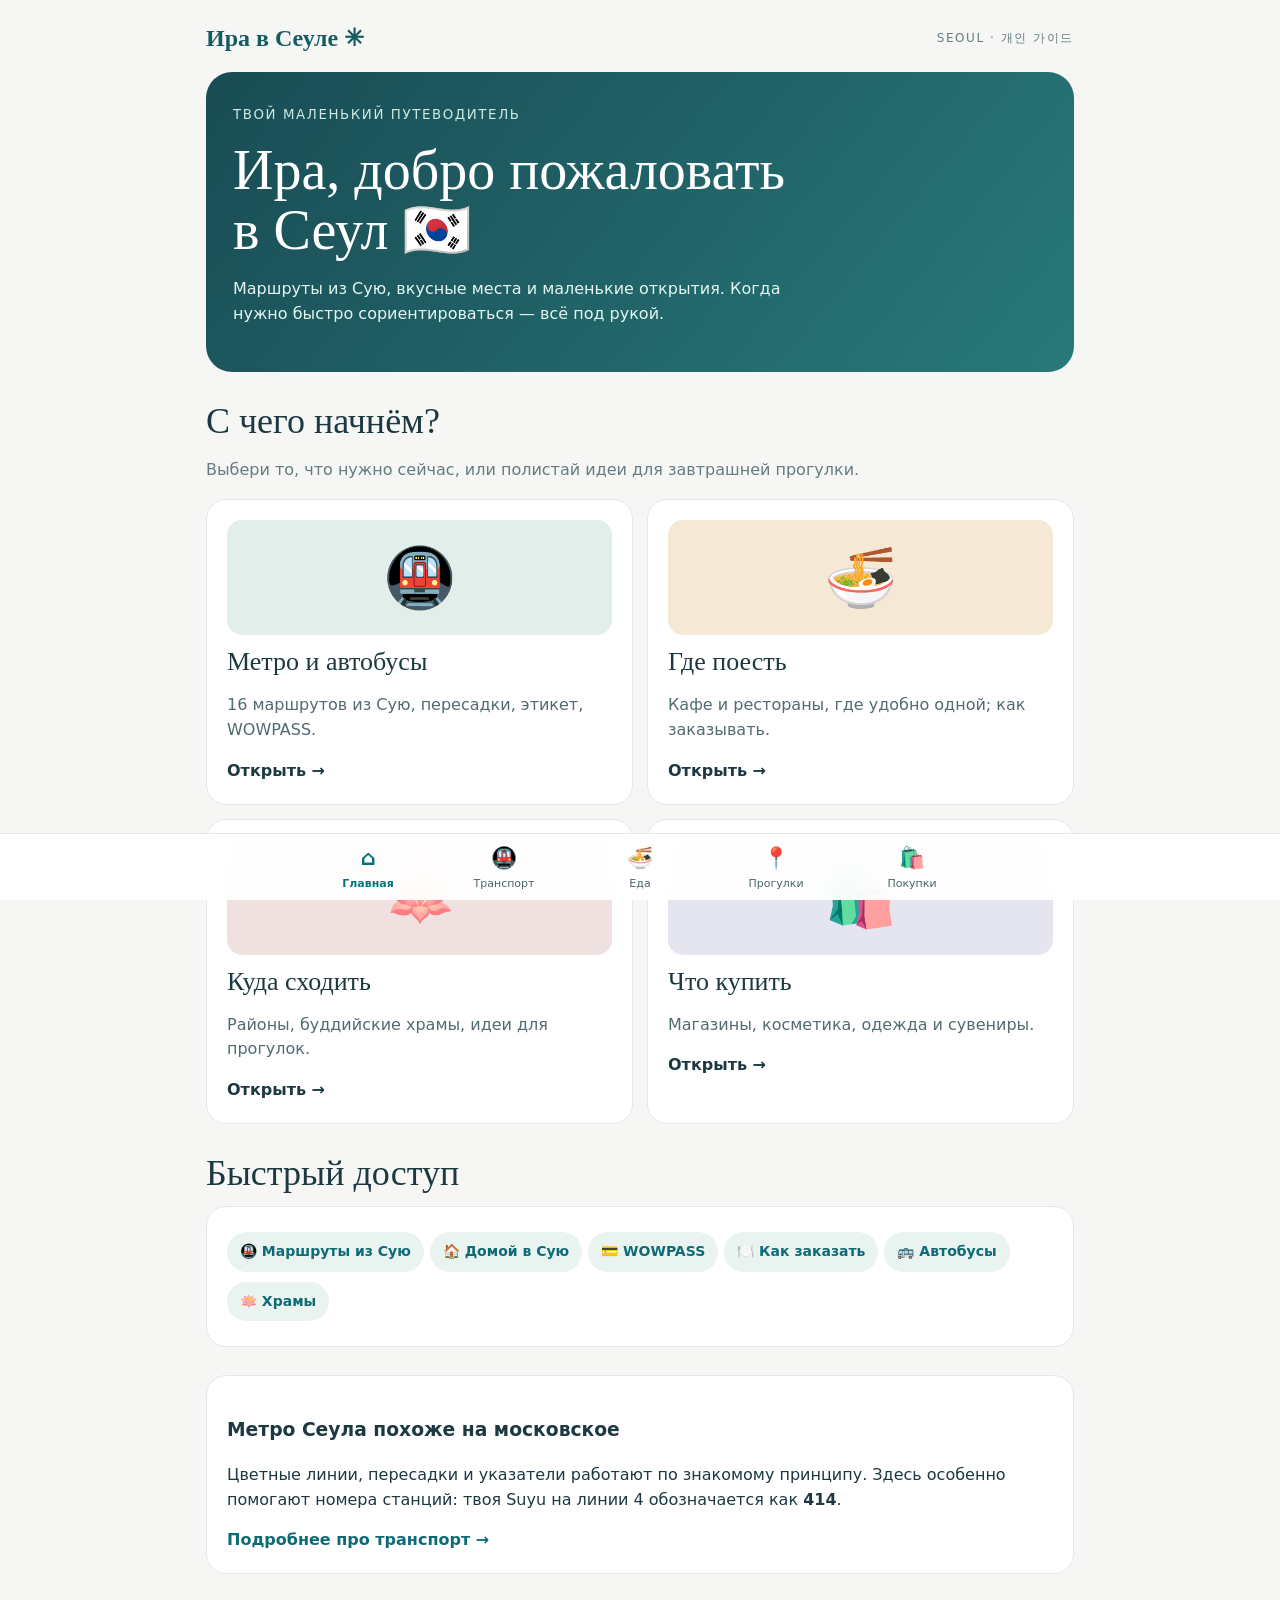
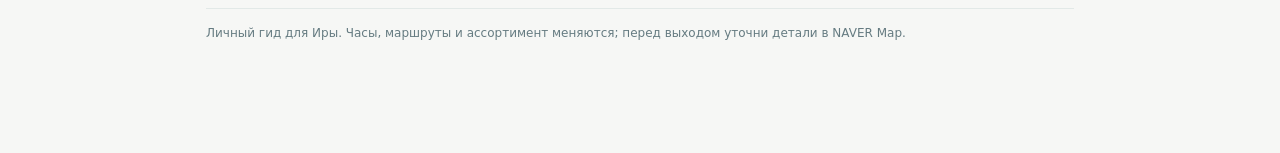
==== commit 3bcf1f65: "Add one-tap Suyu home shortcut to homepage" ====
--- a/index.html
+++ b/index.html
@@ -1 +1 @@
-<!doctype html><html lang="ru"><head><meta charset="utf-8"><meta name="viewport" content="width=device-width,initial-scale=1"><meta name="theme-color" content="#194c54"><title>Ира в Сеуле · личный гид</title><link rel="stylesheet" href="style.css"></head><body><main><div class="top"><a class="brand" href="index.html">Ира в Сеуле ✳</a><span class="stamp">SEOUL · 개인 가이드</span></div><header class="hero"><small>ТВОЙ МАЛЕНЬКИЙ ПУТЕВОДИТЕЛЬ</small><h1>Ира, добро пожаловать<br>в Сеул 🇰🇷</h1><p>Маршруты из Сую, вкусные места и маленькие открытия. Когда нужно быстро сориентироваться — всё под рукой.</p></header><section class="section"><h2>С чего начнём?</h2><p class="lead">Выбери то, что нужно сейчас, или полистай идеи для завтрашней прогулки.</p><div class="cards"><a class="card" href="transport.html"><div class="visual">🚇</div><h3>Метро и автобусы</h3><p>16 маршрутов из Сую, пересадки, этикет, WOWPASS.</p><b class="go">Открыть →</b></a><a class="card" href="food.html"><div class="visual">🍜</div><h3>Где поесть</h3><p>Кафе и рестораны, где удобно одной; как заказывать.</p><b class="go">Открыть →</b></a><a class="card" href="places.html"><div class="visual">🪷</div><h3>Куда сходить</h3><p>Районы, буддийские храмы, идеи для прогулок.</p><b class="go">Открыть →</b></a><a class="card" href="shopping.html"><div class="visual">🛍️</div><h3>Что купить</h3><p>Магазины, косметика, одежда и сувениры.</p><b class="go">Открыть →</b></a></div></section><section class="section"><h2>Быстрый доступ</h2><div class="panel"><a class="chip" href="transport.html#routes">🚇 Маршруты из Сую</a><a class="chip" href="transport.html#tmoney">💳 WOWPASS</a><a class="chip" href="food.html#order">🍽️ Как заказать</a><a class="chip" href="transport.html#bus">🚌 Автобусы</a><a class="chip" href="places.html#temples">🪷 Храмы</a></div></section><div class="panel"><h3>Метро Сеула похоже на московское</h3><p>Цветные линии, пересадки и указатели работают по знакомому принципу. Здесь особенно помогают номера станций: твоя Suyu на линии 4 обозначается как <b>414</b>.</p><a class="go" href="transport.html">Подробнее про транспорт →</a></div><footer class="footer">Личный гид для Иры. Часы, маршруты и ассортимент меняются; перед выходом уточни детали в NAVER Map.</footer></main><nav class="bar" aria-label="Разделы"><a href="index.html" class="active"><span>⌂</span>Главная</a><a href="transport.html" ><span>🚇</span>Транспорт</a><a href="food.html" ><span>🍜</span>Еда</a><a href="places.html" ><span>📍</span>Прогулки</a><a href="shopping.html" ><span>🛍️</span>Покупки</a></nav></body></html>+<!doctype html><html lang="ru"><head><meta charset="utf-8"><meta name="viewport" content="width=device-width,initial-scale=1"><meta name="theme-color" content="#194c54"><title>Ира в Сеуле · личный гид</title><link rel="stylesheet" href="style.css"></head><body><main><div class="top"><a class="brand" href="index.html">Ира в Сеуле ✳</a><span class="stamp">SEOUL · 개인 가이드</span></div><header class="hero"><small>ТВОЙ МАЛЕНЬКИЙ ПУТЕВОДИТЕЛЬ</small><h1>Ира, добро пожаловать<br>в Сеул 🇰🇷</h1><p>Маршруты из Сую, вкусные места и маленькие открытия. Когда нужно быстро сориентироваться — всё под рукой.</p></header><section class="section"><h2>С чего начнём?</h2><p class="lead">Выбери то, что нужно сейчас, или полистай идеи для завтрашней прогулки.</p><div class="cards"><a class="card" href="transport.html"><div class="visual">🚇</div><h3>Метро и автобусы</h3><p>16 маршрутов из Сую, пересадки, этикет, WOWPASS.</p><b class="go">Открыть →</b></a><a class="card" href="food.html"><div class="visual">🍜</div><h3>Где поесть</h3><p>Кафе и рестораны, где удобно одной; как заказывать.</p><b class="go">Открыть →</b></a><a class="card" href="places.html"><div class="visual">🪷</div><h3>Куда сходить</h3><p>Районы, буддийские храмы, идеи для прогулок.</p><b class="go">Открыть →</b></a><a class="card" href="shopping.html"><div class="visual">🛍️</div><h3>Что купить</h3><p>Магазины, косметика, одежда и сувениры.</p><b class="go">Открыть →</b></a></div></section><section class="section"><h2>Быстрый доступ</h2><div class="panel"><a class="chip" href="transport.html#routes">🚇 Маршруты из Сую</a><a class="chip" href="transport.html#home">🏠 Домой в Сую</a><a class="chip" href="transport.html#tmoney">💳 WOWPASS</a><a class="chip" href="food.html#order">🍽️ Как заказать</a><a class="chip" href="transport.html#bus">🚌 Автобусы</a><a class="chip" href="places.html#temples">🪷 Храмы</a></div></section><div class="panel"><h3>Метро Сеула похоже на московское</h3><p>Цветные линии, пересадки и указатели работают по знакомому принципу. Здесь особенно помогают номера станций: твоя Suyu на линии 4 обозначается как <b>414</b>.</p><a class="go" href="transport.html">Подробнее про транспорт →</a></div><footer class="footer">Личный гид для Иры. Часы, маршруты и ассортимент меняются; перед выходом уточни детали в NAVER Map.</footer></main><nav class="bar" aria-label="Разделы"><a href="index.html" class="active"><span>⌂</span>Главная</a><a href="transport.html" ><span>🚇</span>Транспорт</a><a href="food.html" ><span>🍜</span>Еда</a><a href="places.html" ><span>📍</span>Прогулки</a><a href="shopping.html" ><span>🛍️</span>Покупки</a></nav></body></html>
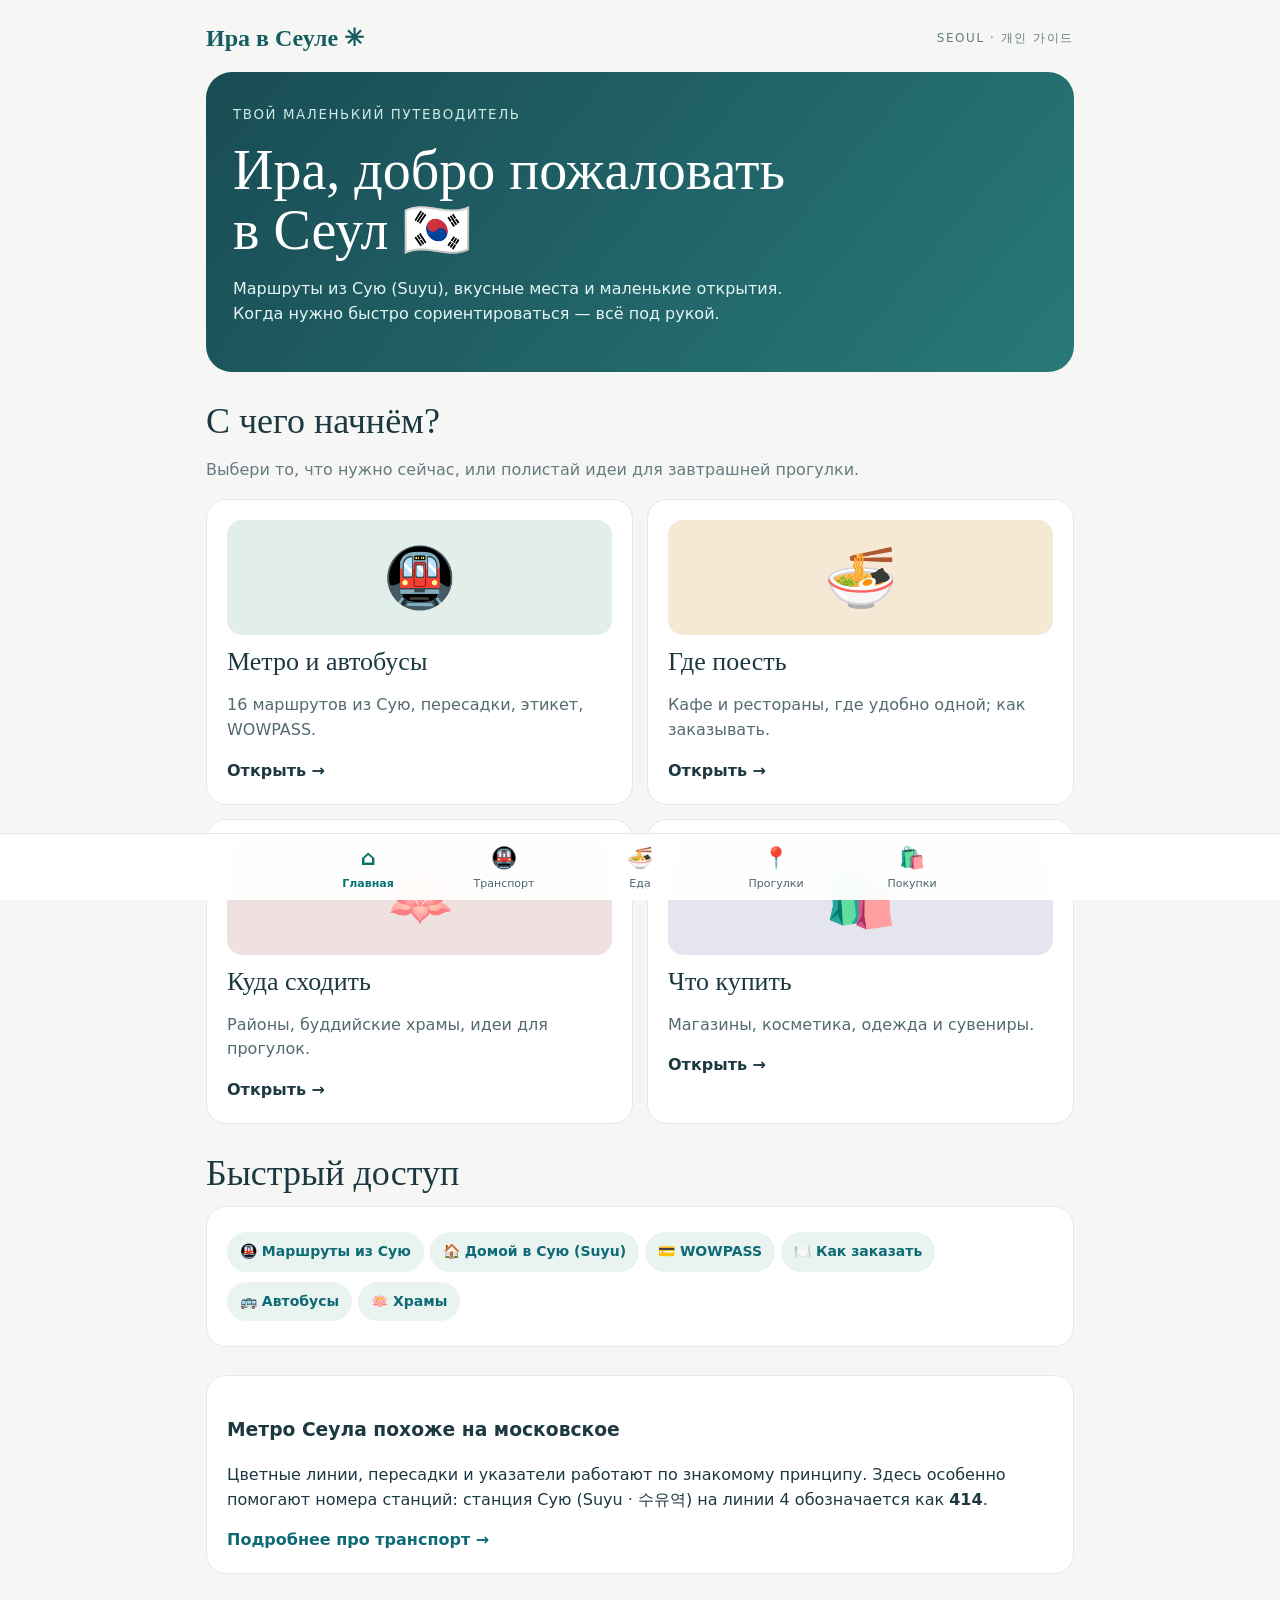
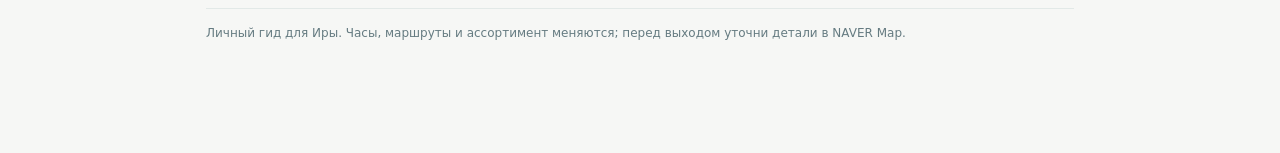
==== commit c0d40968: "Add English place and station labels to index.html" ====
--- a/index.html
+++ b/index.html
@@ -1 +1 @@
-<!doctype html><html lang="ru"><head><meta charset="utf-8"><meta name="viewport" content="width=device-width,initial-scale=1"><meta name="theme-color" content="#194c54"><title>Ира в Сеуле · личный гид</title><link rel="stylesheet" href="style.css"></head><body><main><div class="top"><a class="brand" href="index.html">Ира в Сеуле ✳</a><span class="stamp">SEOUL · 개인 가이드</span></div><header class="hero"><small>ТВОЙ МАЛЕНЬКИЙ ПУТЕВОДИТЕЛЬ</small><h1>Ира, добро пожаловать<br>в Сеул 🇰🇷</h1><p>Маршруты из Сую, вкусные места и маленькие открытия. Когда нужно быстро сориентироваться — всё под рукой.</p></header><section class="section"><h2>С чего начнём?</h2><p class="lead">Выбери то, что нужно сейчас, или полистай идеи для завтрашней прогулки.</p><div class="cards"><a class="card" href="transport.html"><div class="visual">🚇</div><h3>Метро и автобусы</h3><p>16 маршрутов из Сую, пересадки, этикет, WOWPASS.</p><b class="go">Открыть →</b></a><a class="card" href="food.html"><div class="visual">🍜</div><h3>Где поесть</h3><p>Кафе и рестораны, где удобно одной; как заказывать.</p><b class="go">Открыть →</b></a><a class="card" href="places.html"><div class="visual">🪷</div><h3>Куда сходить</h3><p>Районы, буддийские храмы, идеи для прогулок.</p><b class="go">Открыть →</b></a><a class="card" href="shopping.html"><div class="visual">🛍️</div><h3>Что купить</h3><p>Магазины, косметика, одежда и сувениры.</p><b class="go">Открыть →</b></a></div></section><section class="section"><h2>Быстрый доступ</h2><div class="panel"><a class="chip" href="transport.html#routes">🚇 Маршруты из Сую</a><a class="chip" href="transport.html#home">🏠 Домой в Сую</a><a class="chip" href="transport.html#tmoney">💳 WOWPASS</a><a class="chip" href="food.html#order">🍽️ Как заказать</a><a class="chip" href="transport.html#bus">🚌 Автобусы</a><a class="chip" href="places.html#temples">🪷 Храмы</a></div></section><div class="panel"><h3>Метро Сеула похоже на московское</h3><p>Цветные линии, пересадки и указатели работают по знакомому принципу. Здесь особенно помогают номера станций: твоя Suyu на линии 4 обозначается как <b>414</b>.</p><a class="go" href="transport.html">Подробнее про транспорт →</a></div><footer class="footer">Личный гид для Иры. Часы, маршруты и ассортимент меняются; перед выходом уточни детали в NAVER Map.</footer></main><nav class="bar" aria-label="Разделы"><a href="index.html" class="active"><span>⌂</span>Главная</a><a href="transport.html" ><span>🚇</span>Транспорт</a><a href="food.html" ><span>🍜</span>Еда</a><a href="places.html" ><span>📍</span>Прогулки</a><a href="shopping.html" ><span>🛍️</span>Покупки</a></nav></body></html>+<!doctype html><html lang="ru"><head><meta charset="utf-8"><meta name="viewport" content="width=device-width,initial-scale=1"><meta name="theme-color" content="#194c54"><title>Ира в Сеуле · личный гид</title><link rel="stylesheet" href="style.css"></head><body><main><div class="top"><a class="brand" href="index.html">Ира в Сеуле ✳</a><span class="stamp">SEOUL · 개인 가이드</span></div><header class="hero"><small>ТВОЙ МАЛЕНЬКИЙ ПУТЕВОДИТЕЛЬ</small><h1>Ира, добро пожаловать<br>в Сеул 🇰🇷</h1><p>Маршруты из Сую (Suyu), вкусные места и маленькие открытия. Когда нужно быстро сориентироваться — всё под рукой.</p></header><section class="section"><h2>С чего начнём?</h2><p class="lead">Выбери то, что нужно сейчас, или полистай идеи для завтрашней прогулки.</p><div class="cards"><a class="card" href="transport.html"><div class="visual">🚇</div><h3>Метро и автобусы</h3><p>16 маршрутов из Сую, пересадки, этикет, WOWPASS.</p><b class="go">Открыть →</b></a><a class="card" href="food.html"><div class="visual">🍜</div><h3>Где поесть</h3><p>Кафе и рестораны, где удобно одной; как заказывать.</p><b class="go">Открыть →</b></a><a class="card" href="places.html"><div class="visual">🪷</div><h3>Куда сходить</h3><p>Районы, буддийские храмы, идеи для прогулок.</p><b class="go">Открыть →</b></a><a class="card" href="shopping.html"><div class="visual">🛍️</div><h3>Что купить</h3><p>Магазины, косметика, одежда и сувениры.</p><b class="go">Открыть →</b></a></div></section><section class="section"><h2>Быстрый доступ</h2><div class="panel"><a class="chip" href="transport.html#routes">🚇 Маршруты из Сую</a><a class="chip" href="transport.html#home">🏠 Домой в Сую (Suyu)</a><a class="chip" href="transport.html#tmoney">💳 WOWPASS</a><a class="chip" href="food.html#order">🍽️ Как заказать</a><a class="chip" href="transport.html#bus">🚌 Автобусы</a><a class="chip" href="places.html#temples">🪷 Храмы</a></div></section><div class="panel"><h3>Метро Сеула похоже на московское</h3><p>Цветные линии, пересадки и указатели работают по знакомому принципу. Здесь особенно помогают номера станций: станция Сую (Suyu · 수유역) на линии 4 обозначается как <b>414</b>.</p><a class="go" href="transport.html">Подробнее про транспорт →</a></div><footer class="footer">Личный гид для Иры. Часы, маршруты и ассортимент меняются; перед выходом уточни детали в NAVER Map.</footer></main><nav class="bar" aria-label="Разделы"><a href="index.html" class="active"><span>⌂</span>Главная</a><a href="transport.html" ><span>🚇</span>Транспорт</a><a href="food.html" ><span>🍜</span>Еда</a><a href="places.html" ><span>📍</span>Прогулки</a><a href="shopping.html" ><span>🛍️</span>Покупки</a></nav></body></html>
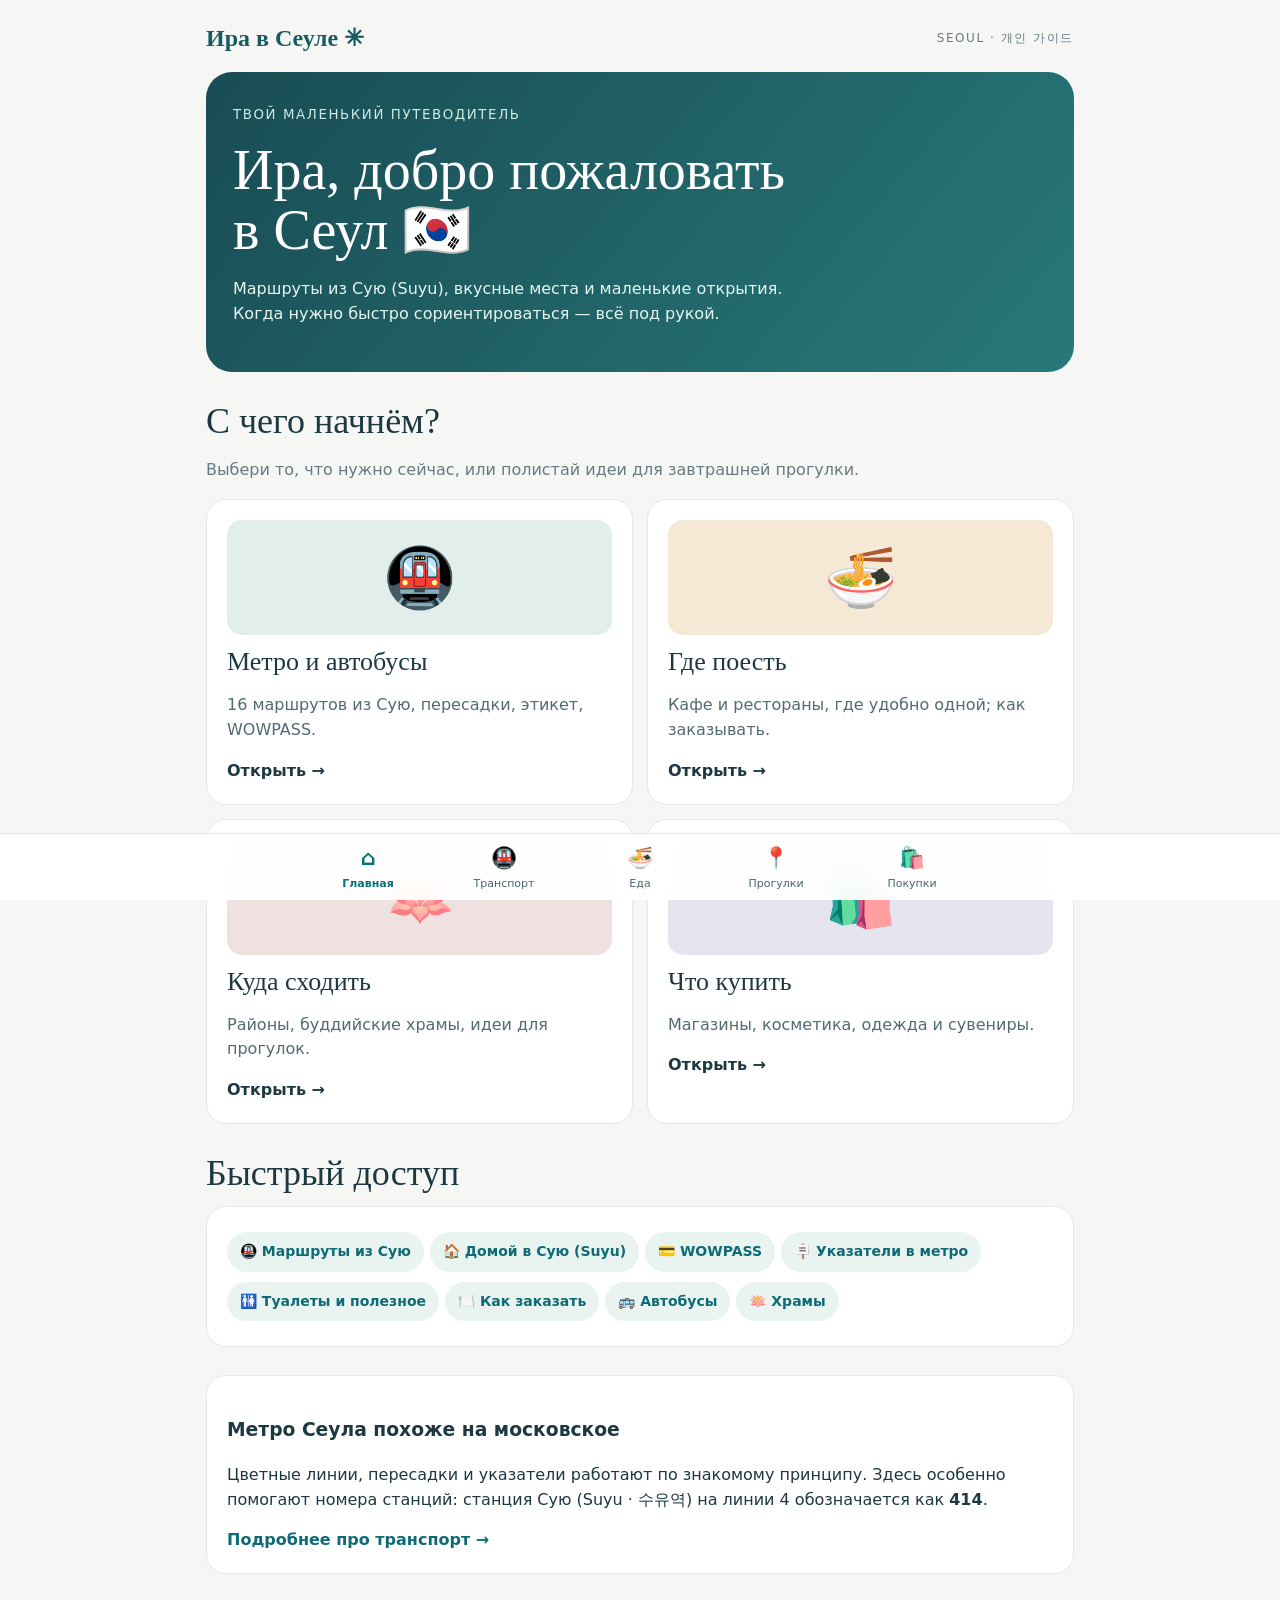
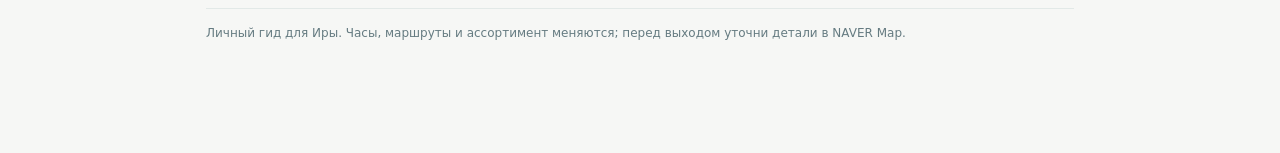
==== commit 4857f698: "Add one-tap signage and restroom shortcuts on homepage" ====
--- a/index.html
+++ b/index.html
@@ -1 +1 @@
-<!doctype html><html lang="ru"><head><meta charset="utf-8"><meta name="viewport" content="width=device-width,initial-scale=1"><meta name="theme-color" content="#194c54"><title>Ира в Сеуле · личный гид</title><link rel="stylesheet" href="style.css"></head><body><main><div class="top"><a class="brand" href="index.html">Ира в Сеуле ✳</a><span class="stamp">SEOUL · 개인 가이드</span></div><header class="hero"><small>ТВОЙ МАЛЕНЬКИЙ ПУТЕВОДИТЕЛЬ</small><h1>Ира, добро пожаловать<br>в Сеул 🇰🇷</h1><p>Маршруты из Сую (Suyu), вкусные места и маленькие открытия. Когда нужно быстро сориентироваться — всё под рукой.</p></header><section class="section"><h2>С чего начнём?</h2><p class="lead">Выбери то, что нужно сейчас, или полистай идеи для завтрашней прогулки.</p><div class="cards"><a class="card" href="transport.html"><div class="visual">🚇</div><h3>Метро и автобусы</h3><p>16 маршрутов из Сую, пересадки, этикет, WOWPASS.</p><b class="go">Открыть →</b></a><a class="card" href="food.html"><div class="visual">🍜</div><h3>Где поесть</h3><p>Кафе и рестораны, где удобно одной; как заказывать.</p><b class="go">Открыть →</b></a><a class="card" href="places.html"><div class="visual">🪷</div><h3>Куда сходить</h3><p>Районы, буддийские храмы, идеи для прогулок.</p><b class="go">Открыть →</b></a><a class="card" href="shopping.html"><div class="visual">🛍️</div><h3>Что купить</h3><p>Магазины, косметика, одежда и сувениры.</p><b class="go">Открыть →</b></a></div></section><section class="section"><h2>Быстрый доступ</h2><div class="panel"><a class="chip" href="transport.html#routes">🚇 Маршруты из Сую</a><a class="chip" href="transport.html#home">🏠 Домой в Сую (Suyu)</a><a class="chip" href="transport.html#tmoney">💳 WOWPASS</a><a class="chip" href="food.html#order">🍽️ Как заказать</a><a class="chip" href="transport.html#bus">🚌 Автобусы</a><a class="chip" href="places.html#temples">🪷 Храмы</a></div></section><div class="panel"><h3>Метро Сеула похоже на московское</h3><p>Цветные линии, пересадки и указатели работают по знакомому принципу. Здесь особенно помогают номера станций: станция Сую (Suyu · 수유역) на линии 4 обозначается как <b>414</b>.</p><a class="go" href="transport.html">Подробнее про транспорт →</a></div><footer class="footer">Личный гид для Иры. Часы, маршруты и ассортимент меняются; перед выходом уточни детали в NAVER Map.</footer></main><nav class="bar" aria-label="Разделы"><a href="index.html" class="active"><span>⌂</span>Главная</a><a href="transport.html" ><span>🚇</span>Транспорт</a><a href="food.html" ><span>🍜</span>Еда</a><a href="places.html" ><span>📍</span>Прогулки</a><a href="shopping.html" ><span>🛍️</span>Покупки</a></nav></body></html>+<!doctype html><html lang="ru"><head><meta charset="utf-8"><meta name="viewport" content="width=device-width,initial-scale=1"><meta name="theme-color" content="#194c54"><title>Ира в Сеуле · личный гид</title><link rel="stylesheet" href="style.css"><!-- Netlify deploy refresh: Ira in Seoul final --></head><body><main><div class="top"><a class="brand" href="index.html">Ира в Сеуле ✳</a><span class="stamp">SEOUL · 개인 가이드</span></div><header class="hero"><small>ТВОЙ МАЛЕНЬКИЙ ПУТЕВОДИТЕЛЬ</small><h1>Ира, добро пожаловать<br>в Сеул 🇰🇷</h1><p>Маршруты из Сую (Suyu), вкусные места и маленькие открытия. Когда нужно быстро сориентироваться — всё под рукой.</p></header><section class="section"><h2>С чего начнём?</h2><p class="lead">Выбери то, что нужно сейчас, или полистай идеи для завтрашней прогулки.</p><div class="cards"><a class="card" href="transport.html"><div class="visual">🚇</div><h3>Метро и автобусы</h3><p>16 маршрутов из Сую, пересадки, этикет, WOWPASS.</p><b class="go">Открыть →</b></a><a class="card" href="food.html"><div class="visual">🍜</div><h3>Где поесть</h3><p>Кафе и рестораны, где удобно одной; как заказывать.</p><b class="go">Открыть →</b></a><a class="card" href="places.html"><div class="visual">🪷</div><h3>Куда сходить</h3><p>Районы, буддийские храмы, идеи для прогулок.</p><b class="go">Открыть →</b></a><a class="card" href="shopping.html"><div class="visual">🛍️</div><h3>Что купить</h3><p>Магазины, косметика, одежда и сувениры.</p><b class="go">Открыть →</b></a></div></section><section class="section"><h2>Быстрый доступ</h2><div class="panel"><a class="chip" href="transport.html#routes">🚇 Маршруты из Сую</a><a class="chip" href="transport.html#home">🏠 Домой в Сую (Suyu)</a><a class="chip" href="transport.html#tmoney">💳 WOWPASS</a><a class="chip" href="transport.html#signs">🪧 Указатели в метро</a><a class="chip" href="transport.html#useful">🚻 Туалеты и полезное</a><a class="chip" href="food.html#order">🍽️ Как заказать</a><a class="chip" href="transport.html#bus">🚌 Автобусы</a><a class="chip" href="places.html#temples">🪷 Храмы</a></div></section><div class="panel"><h3>Метро Сеула похоже на московское</h3><p>Цветные линии, пересадки и указатели работают по знакомому принципу. Здесь особенно помогают номера станций: станция Сую (Suyu · 수유역) на линии 4 обозначается как <b>414</b>.</p><a class="go" href="transport.html">Подробнее про транспорт →</a></div><footer class="footer">Личный гид для Иры. Часы, маршруты и ассортимент меняются; перед выходом уточни детали в NAVER Map.</footer></main><nav class="bar" aria-label="Разделы"><a href="index.html" class="active"><span>⌂</span>Главная</a><a href="transport.html" ><span>🚇</span>Транспорт</a><a href="food.html" ><span>🍜</span>Еда</a><a href="places.html" ><span>📍</span>Прогулки</a><a href="shopping.html" ><span>🛍️</span>Покупки</a></nav></body></html>
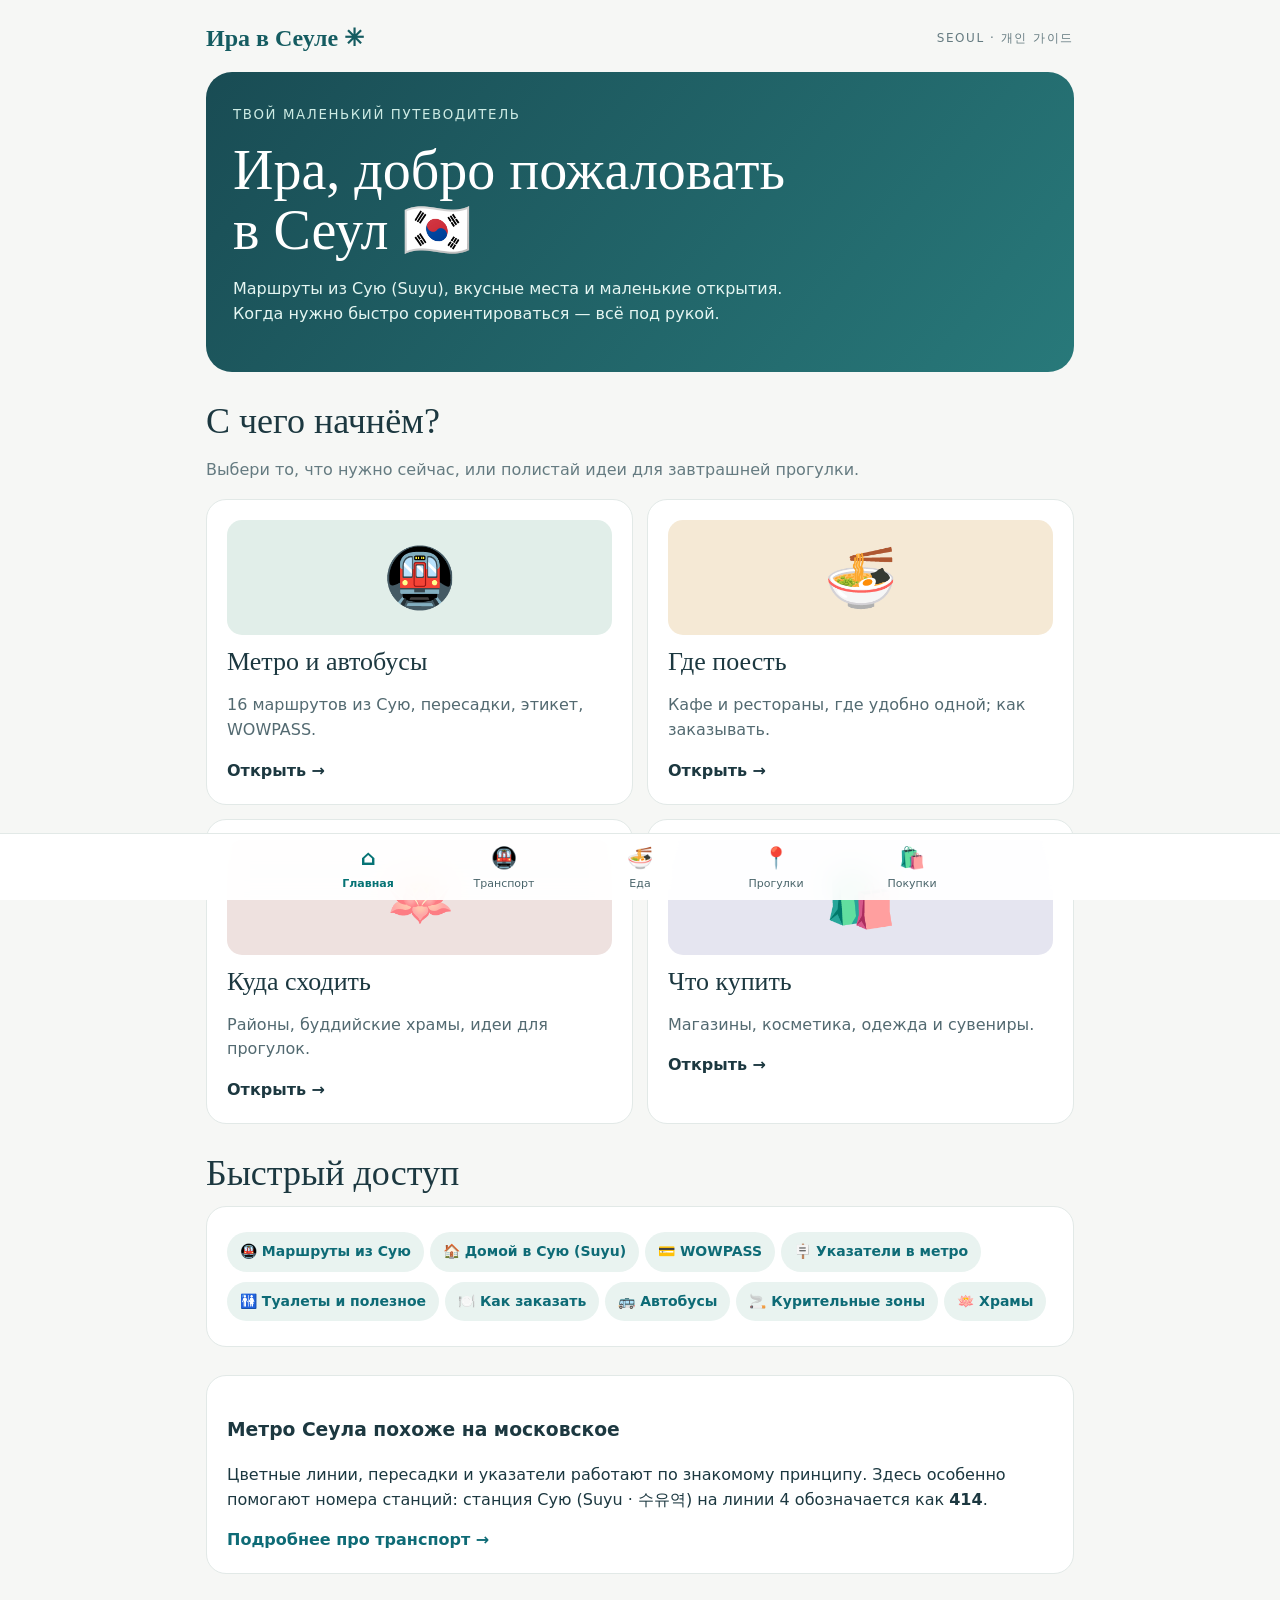
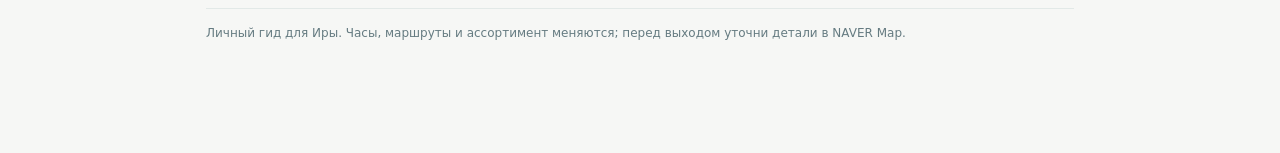
==== commit f7a0834b: "Link Seoul smoking guide from homepage shortcuts" ====
--- a/index.html
+++ b/index.html
@@ -1 +1 @@
-<!doctype html><html lang="ru"><head><meta charset="utf-8"><meta name="viewport" content="width=device-width,initial-scale=1"><meta name="theme-color" content="#194c54"><title>Ира в Сеуле · личный гид</title><link rel="stylesheet" href="style.css"><!-- Netlify deploy refresh: Ira in Seoul final --></head><body><main><div class="top"><a class="brand" href="index.html">Ира в Сеуле ✳</a><span class="stamp">SEOUL · 개인 가이드</span></div><header class="hero"><small>ТВОЙ МАЛЕНЬКИЙ ПУТЕВОДИТЕЛЬ</small><h1>Ира, добро пожаловать<br>в Сеул 🇰🇷</h1><p>Маршруты из Сую (Suyu), вкусные места и маленькие открытия. Когда нужно быстро сориентироваться — всё под рукой.</p></header><section class="section"><h2>С чего начнём?</h2><p class="lead">Выбери то, что нужно сейчас, или полистай идеи для завтрашней прогулки.</p><div class="cards"><a class="card" href="transport.html"><div class="visual">🚇</div><h3>Метро и автобусы</h3><p>16 маршрутов из Сую, пересадки, этикет, WOWPASS.</p><b class="go">Открыть →</b></a><a class="card" href="food.html"><div class="visual">🍜</div><h3>Где поесть</h3><p>Кафе и рестораны, где удобно одной; как заказывать.</p><b class="go">Открыть →</b></a><a class="card" href="places.html"><div class="visual">🪷</div><h3>Куда сходить</h3><p>Районы, буддийские храмы, идеи для прогулок.</p><b class="go">Открыть →</b></a><a class="card" href="shopping.html"><div class="visual">🛍️</div><h3>Что купить</h3><p>Магазины, косметика, одежда и сувениры.</p><b class="go">Открыть →</b></a></div></section><section class="section"><h2>Быстрый доступ</h2><div class="panel"><a class="chip" href="transport.html#routes">🚇 Маршруты из Сую</a><a class="chip" href="transport.html#home">🏠 Домой в Сую (Suyu)</a><a class="chip" href="transport.html#tmoney">💳 WOWPASS</a><a class="chip" href="transport.html#signs">🪧 Указатели в метро</a><a class="chip" href="transport.html#useful">🚻 Туалеты и полезное</a><a class="chip" href="food.html#order">🍽️ Как заказать</a><a class="chip" href="transport.html#bus">🚌 Автобусы</a><a class="chip" href="places.html#temples">🪷 Храмы</a></div></section><div class="panel"><h3>Метро Сеула похоже на московское</h3><p>Цветные линии, пересадки и указатели работают по знакомому принципу. Здесь особенно помогают номера станций: станция Сую (Suyu · 수유역) на линии 4 обозначается как <b>414</b>.</p><a class="go" href="transport.html">Подробнее про транспорт →</a></div><footer class="footer">Личный гид для Иры. Часы, маршруты и ассортимент меняются; перед выходом уточни детали в NAVER Map.</footer></main><nav class="bar" aria-label="Разделы"><a href="index.html" class="active"><span>⌂</span>Главная</a><a href="transport.html" ><span>🚇</span>Транспорт</a><a href="food.html" ><span>🍜</span>Еда</a><a href="places.html" ><span>📍</span>Прогулки</a><a href="shopping.html" ><span>🛍️</span>Покупки</a></nav></body></html>+<!doctype html><html lang="ru"><head><meta charset="utf-8"><meta name="viewport" content="width=device-width,initial-scale=1"><meta name="theme-color" content="#194c54"><title>Ира в Сеуле · личный гид</title><link rel="stylesheet" href="style.css"><!-- Netlify deploy refresh: Ira in Seoul final --></head><body><main><div class="top"><a class="brand" href="index.html">Ира в Сеуле ✳</a><span class="stamp">SEOUL · 개인 가이드</span></div><header class="hero"><small>ТВОЙ МАЛЕНЬКИЙ ПУТЕВОДИТЕЛЬ</small><h1>Ира, добро пожаловать<br>в Сеул 🇰🇷</h1><p>Маршруты из Сую (Suyu), вкусные места и маленькие открытия. Когда нужно быстро сориентироваться — всё под рукой.</p></header><section class="section"><h2>С чего начнём?</h2><p class="lead">Выбери то, что нужно сейчас, или полистай идеи для завтрашней прогулки.</p><div class="cards"><a class="card" href="transport.html"><div class="visual">🚇</div><h3>Метро и автобусы</h3><p>16 маршрутов из Сую, пересадки, этикет, WOWPASS.</p><b class="go">Открыть →</b></a><a class="card" href="food.html"><div class="visual">🍜</div><h3>Где поесть</h3><p>Кафе и рестораны, где удобно одной; как заказывать.</p><b class="go">Открыть →</b></a><a class="card" href="places.html"><div class="visual">🪷</div><h3>Куда сходить</h3><p>Районы, буддийские храмы, идеи для прогулок.</p><b class="go">Открыть →</b></a><a class="card" href="shopping.html"><div class="visual">🛍️</div><h3>Что купить</h3><p>Магазины, косметика, одежда и сувениры.</p><b class="go">Открыть →</b></a></div></section><section class="section"><h2>Быстрый доступ</h2><div class="panel"><a class="chip" href="transport.html#routes">🚇 Маршруты из Сую</a><a class="chip" href="transport.html#home">🏠 Домой в Сую (Suyu)</a><a class="chip" href="transport.html#tmoney">💳 WOWPASS</a><a class="chip" href="transport.html#signs">🪧 Указатели в метро</a><a class="chip" href="transport.html#useful">🚻 Туалеты и полезное</a><a class="chip" href="food.html#order">🍽️ Как заказать</a><a class="chip" href="transport.html#bus">🚌 Автобусы</a><a class="chip" href="transport.html#smoking">🚬 Курительные зоны</a><a class="chip" href="places.html#temples">🪷 Храмы</a></div></section><div class="panel"><h3>Метро Сеула похоже на московское</h3><p>Цветные линии, пересадки и указатели работают по знакомому принципу. Здесь особенно помогают номера станций: станция Сую (Suyu · 수유역) на линии 4 обозначается как <b>414</b>.</p><a class="go" href="transport.html">Подробнее про транспорт →</a></div><footer class="footer">Личный гид для Иры. Часы, маршруты и ассортимент меняются; перед выходом уточни детали в NAVER Map.</footer></main><nav class="bar" aria-label="Разделы"><a href="index.html" class="active"><span>⌂</span>Главная</a><a href="transport.html" ><span>🚇</span>Транспорт</a><a href="food.html" ><span>🍜</span>Еда</a><a href="places.html" ><span>📍</span>Прогулки</a><a href="shopping.html" ><span>🛍️</span>Покупки</a></nav></body></html>
--- a/style.css
+++ b/style.css
@@ -1 +1 @@
-:root{--ink:#1c3840;--muted:#657b81;--bg:#f6f7f5;--line:#e2e9e7;--accent:#155c61}*{box-sizing:border-box}html{scroll-behavior:smooth}body{margin:0;background:var(--bg);color:var(--ink);font:16px/1.55 -apple-system,BlinkMacSystemFont,system-ui,sans-serif}main{max-width:900px;margin:auto;padding:16px 16px 110px}a{color:#0e6b76}a:focus-visible,summary:focus-visible{outline:3px solid #efb764}.top{display:flex;justify-content:space-between;align-items:center;padding:8px 0 20px}.brand{text-decoration:none;font:700 24px Georgia,serif;color:var(--accent)}.stamp{font-size:12px;letter-spacing:.13em;color:var(--muted)}.hero{background:linear-gradient(130deg,#194c54,#28797a);color:#fff;padding:30px 27px;border-radius:26px}.hero small{letter-spacing:.12em;color:#cdebe4}.hero h1{font:normal clamp(34px,6vw,56px)/1.08 Georgia,serif;margin:13px 0}.hero p{max-width:570px;color:#e5f6f2}.quick{display:flex;flex-wrap:wrap;gap:8px;margin-top:15px}.quick a{background:#ffffff21;color:white;border:1px solid #ffffff43;border-radius:40px;padding:9px 13px;text-decoration:none;font-size:13px;font-weight:700}.section{margin:28px 0}.section h2{font:normal clamp(26px,4vw,36px) Georgia,serif;margin:0 0 10px}.lead,.muted{color:var(--muted)}.cards,.grid{display:grid;grid-template-columns:repeat(2,minmax(0,1fr));gap:14px}.card,.panel,.place{background:white;border:1px solid var(--line);border-radius:20px;padding:20px;margin:12px 0}.card{text-decoration:none;color:inherit;margin:0}.card h3{font:normal 26px Georgia,serif;margin:12px 0 4px}.card p,.place p{color:#536a71}.visual{height:115px;border-radius:15px;display:flex;align-items:center;justify-content:center;font-size:59px;background:#e1eee9}.card:nth-child(2) .visual{background:#f5e9d5}.card:nth-child(3) .visual{background:#eee1df}.card:nth-child(4) .visual{background:#e5e5f0}.go{font-weight:800;text-decoration:none}.note{padding:14px;background:#e7f3ef;border-left:4px solid #59a39a;border-radius:12px;margin:12px 0}.note.warm{background:#fff2df;border-color:#e2b268}.section details,.routebox details{border:1px solid var(--line);background:white;border-radius:13px;padding:14px;margin:9px 0}.section summary,.routebox summary{font-weight:750;cursor:pointer}.section li{margin:8px 0}.place{margin:10px 0}.place h3{margin:0}.place a{font-size:14px;font-weight:800}.tag{font-size:12px;color:#72817e;letter-spacing:.1em;text-transform:uppercase}.chip{display:inline-block;margin:5px 6px 5px 0;padding:9px 13px;border-radius:30px;background:#e9f3f0;text-decoration:none;font-size:14px;font-weight:750}.ko{font-size:23px;font-weight:800}.footer{color:var(--muted);font-size:12px;border-top:1px solid var(--line);padding-top:15px;margin-top:34px}.bar{position:fixed;bottom:0;left:0;right:0;background:#fffffff1;backdrop-filter:blur(13px);border-top:1px solid var(--line);display:flex;justify-content:center;padding-bottom:env(safe-area-inset-bottom)}.bar a{flex:1;max-width:136px;font-size:11px;color:#49646a;text-decoration:none;text-align:center;padding:8px 0}.bar a span{display:block;font-size:21px}.bar a.active{color:#067375;font-weight:800}.routebox{background:white;border-radius:18px;padding:18px;border:1px solid var(--line)}.routebox .rail{display:none}.routebox .step{border-bottom:1px solid #e7eeea;padding:9px 0}.routebox .hint{background:#e8f4f2;padding:9px;border-radius:9px;margin:8px 0}.routebox .line{display:inline-block;border-radius:7px;padding:3px 9px;color:white;margin:4px;font-weight:bold}.routebox .small{font-size:12px;color:var(--muted)}.routebox details details{background:#edf6f3}.dot{display:inline-block;width:18px;height:18px;border-radius:50%;vertical-align:middle;margin-right:8px}@media(max-width:600px){main{padding:14px 14px 105px}.cards,.grid{grid-template-columns:1fr}.hero{padding:26px 21px}.card,.panel,.place{padding:17px}.brand{font-size:22px}}+:root{--ink:#1c3840;--muted:#657b81;--bg:#f6f7f5;--line:#e2e9e7;--accent:#155c61}*{box-sizing:border-box}html{scroll-behavior:smooth}body{margin:0;background:var(--bg);color:var(--ink);font:16px/1.55 -apple-system,BlinkMacSystemFont,system-ui,sans-serif}main{max-width:900px;margin:auto;padding:16px 16px 110px}a{color:#0e6b76}a:focus-visible,summary:focus-visible{outline:3px solid #efb764}.top{display:flex;justify-content:space-between;align-items:center;padding:8px 0 20px}.brand{text-decoration:none;font:700 24px Georgia,serif;color:var(--accent)}.stamp{font-size:12px;letter-spacing:.13em;color:var(--muted)}.hero{background:linear-gradient(130deg,#194c54,#28797a);color:#fff;padding:30px 27px;border-radius:26px}.hero small{letter-spacing:.12em;color:#cdebe4}.hero h1{font:normal clamp(34px,6vw,56px)/1.08 Georgia,serif;margin:13px 0}.hero p{max-width:570px;color:#e5f6f2}.quick{display:flex;flex-wrap:wrap;gap:8px;margin-top:15px}.quick a{background:#ffffff21;color:white;border:1px solid #ffffff43;border-radius:40px;padding:9px 13px;text-decoration:none;font-size:13px;font-weight:700}.section{margin:28px 0}.section h2{font:normal clamp(26px,4vw,36px) Georgia,serif;margin:0 0 10px}.lead,.muted{color:var(--muted)}.cards,.grid{display:grid;grid-template-columns:repeat(2,minmax(0,1fr));gap:14px}.card,.panel,.place{background:white;border:1px solid var(--line);border-radius:20px;padding:20px;margin:12px 0}.card{text-decoration:none;color:inherit;margin:0}.card h3{font:normal 26px Georgia,serif;margin:12px 0 4px}.card p,.place p{color:#536a71}.visual{height:115px;border-radius:15px;display:flex;align-items:center;justify-content:center;font-size:59px;background:#e1eee9}.card:nth-child(2) .visual{background:#f5e9d5}.card:nth-child(3) .visual{background:#eee1df}.card:nth-child(4) .visual{background:#e5e5f0}.go{font-weight:800;text-decoration:none}.note{padding:14px;background:#e7f3ef;border-left:4px solid #59a39a;border-radius:12px;margin:12px 0}.note.warm{background:#fff2df;border-color:#e2b268}.section details,.routebox details{border:1px solid var(--line);background:white;border-radius:13px;padding:14px;margin:9px 0}.section summary,.routebox summary{font-weight:750;cursor:pointer}.section li{margin:8px 0}.place{margin:10px 0}.place h3{margin:0}.place a{font-size:14px;font-weight:800}.tag{font-size:12px;color:#72817e;letter-spacing:.1em;text-transform:uppercase}.chip{display:inline-block;margin:5px 6px 5px 0;padding:9px 13px;border-radius:30px;background:#e9f3f0;text-decoration:none;font-size:14px;font-weight:750}.ko{font-size:23px;font-weight:800}.footer{color:var(--muted);font-size:12px;border-top:1px solid var(--line);padding-top:15px;margin-top:34px}.bar{position:fixed;bottom:0;left:0;right:0;background:#fffffff1;backdrop-filter:blur(13px);border-top:1px solid var(--line);display:flex;justify-content:center;padding-bottom:env(safe-area-inset-bottom)}.bar a{flex:1;max-width:136px;font-size:11px;color:#49646a;text-decoration:none;text-align:center;padding:8px 0}.bar a span{display:block;font-size:21px}.bar a.active{color:#067375;font-weight:800}.routebox{background:white;border-radius:18px;padding:18px;border:1px solid var(--line)}.routebox .rail{display:none}.routebox .step{border-bottom:1px solid #e7eeea;padding:9px 0}.routebox .hint{background:#e8f4f2;padding:9px;border-radius:9px;margin:8px 0}.routebox .line{display:inline-block;border-radius:7px;padding:3px 9px;color:white;margin:4px;font-weight:bold}.routebox .small{font-size:12px;color:var(--muted)}.routebox details details{background:#edf6f3}.dot{display:inline-block;width:18px;height:18px;border-radius:50%;vertical-align:middle;margin-right:8px}@media(max-width:600px){main{padding:14px 14px 105px}.cards,.grid{grid-template-columns:repeat(2,minmax(0,1fr));gap:10px}.hero{padding:26px 21px}.card{padding:12px;border-radius:16px}.card .visual{height:84px;font-size:43px;border-radius:12px}.card h3{font-size:19px;line-height:1.17;margin:10px 0 5px}.card p{font-size:13px;line-height:1.43;margin:8px 0}.card .go{font-size:13px}.panel,.place{padding:17px}.grid .place{padding:12px;border-radius:15px}.grid .place h3{font-size:16px;line-height:1.3}.grid .place p{font-size:13px;line-height:1.46}.grid .place a{font-size:12px}.brand{font-size:22px}}
